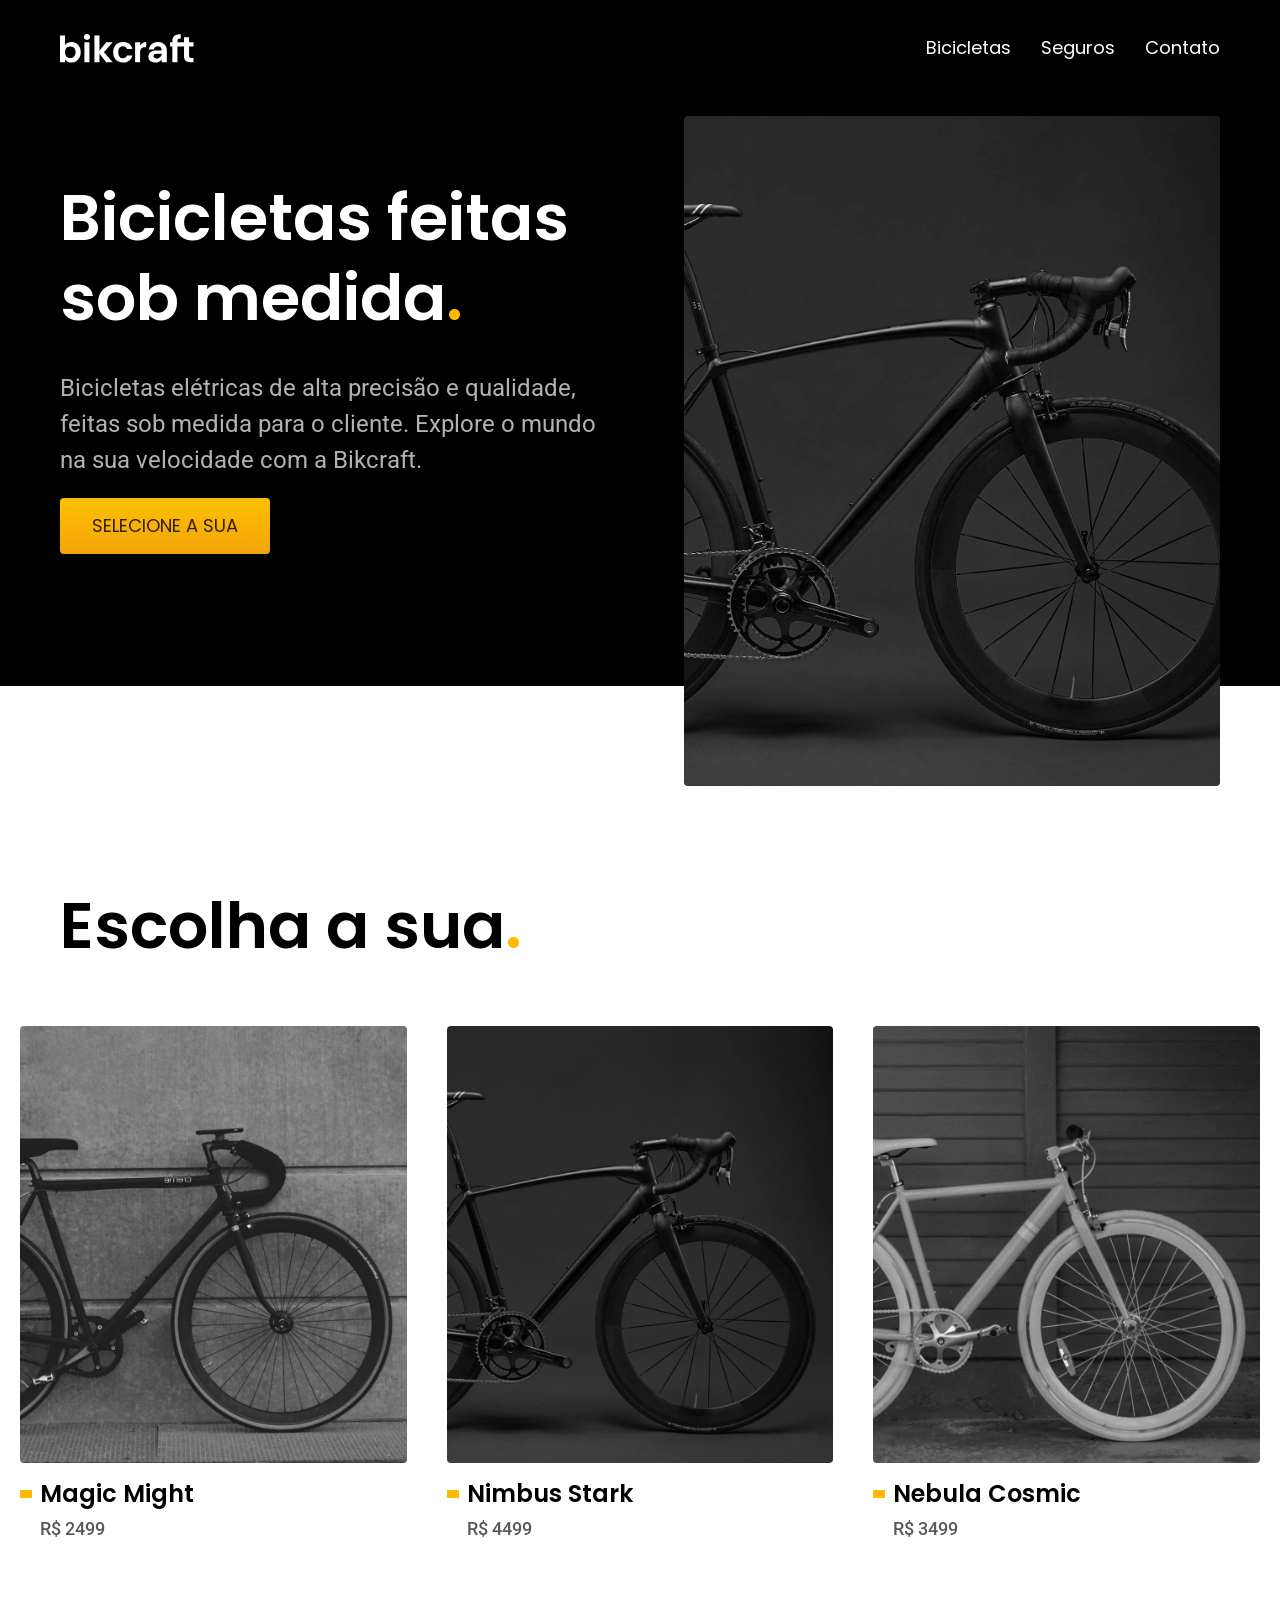
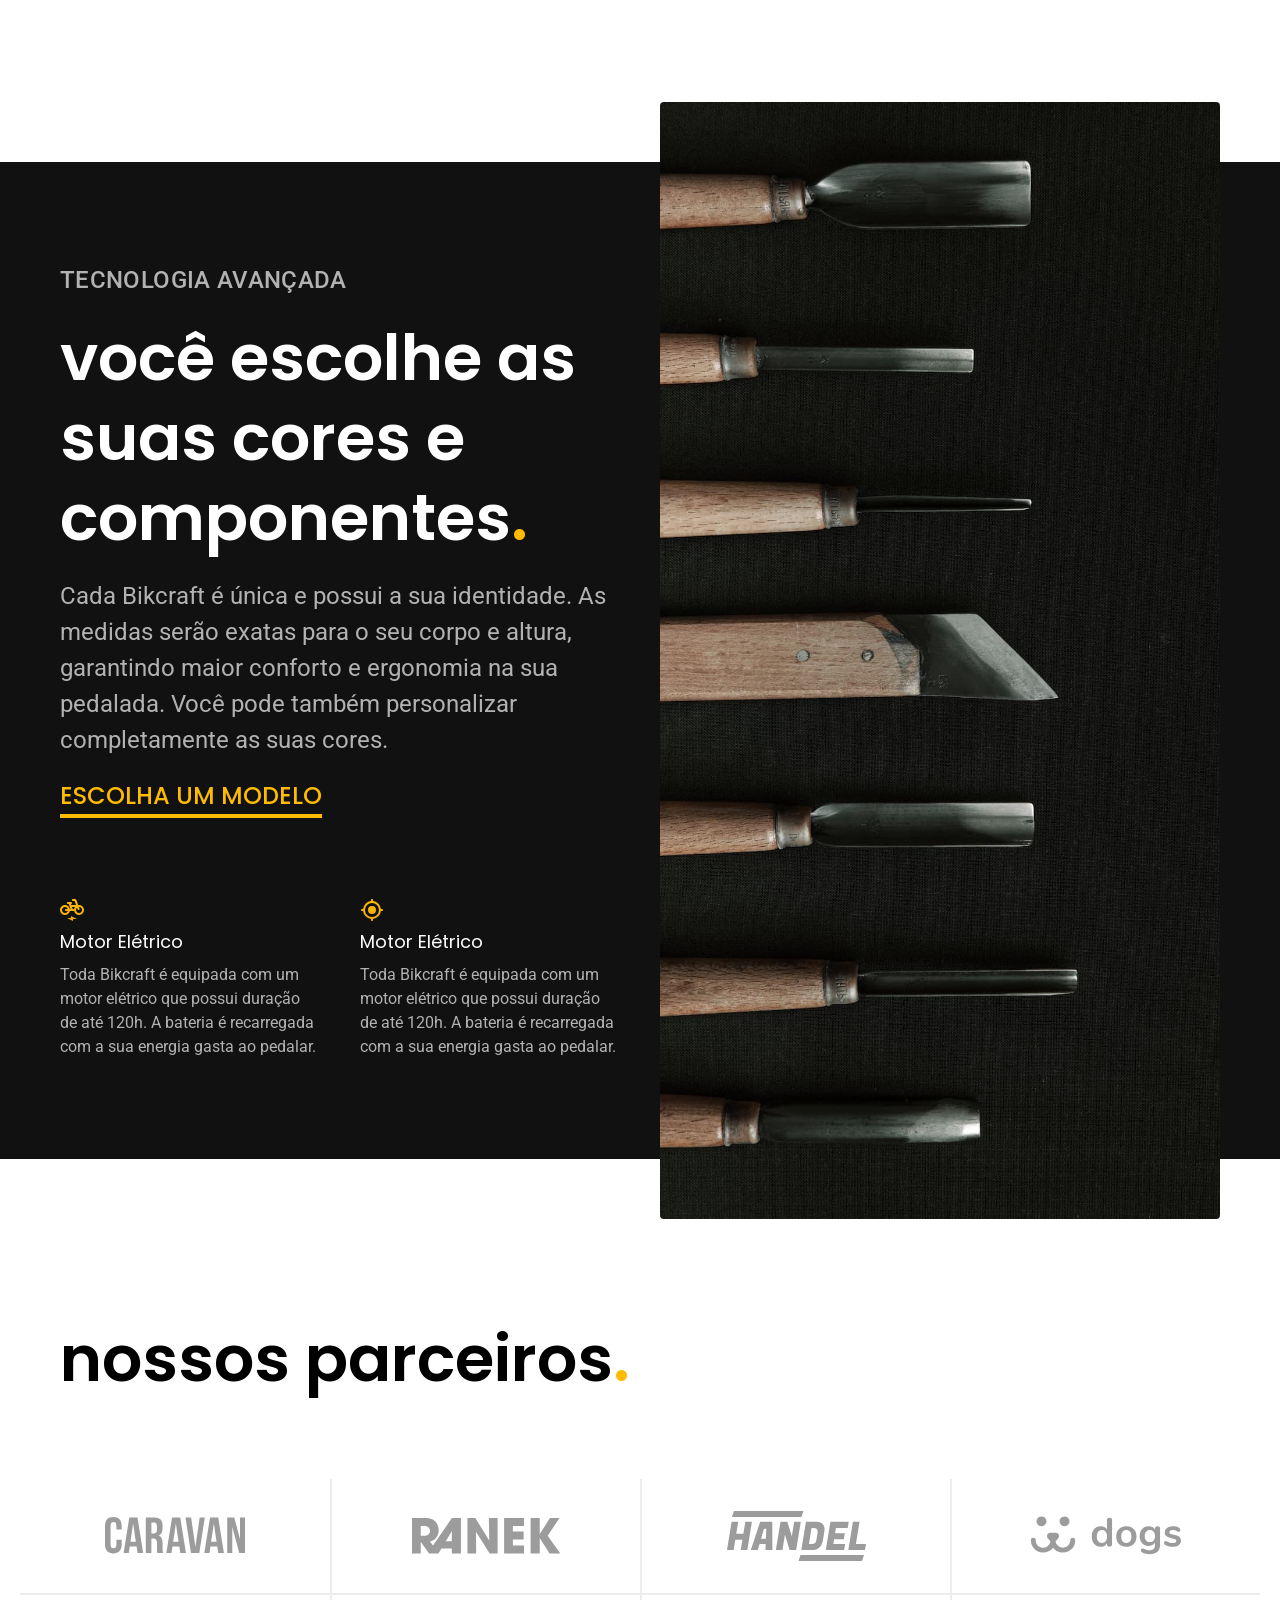
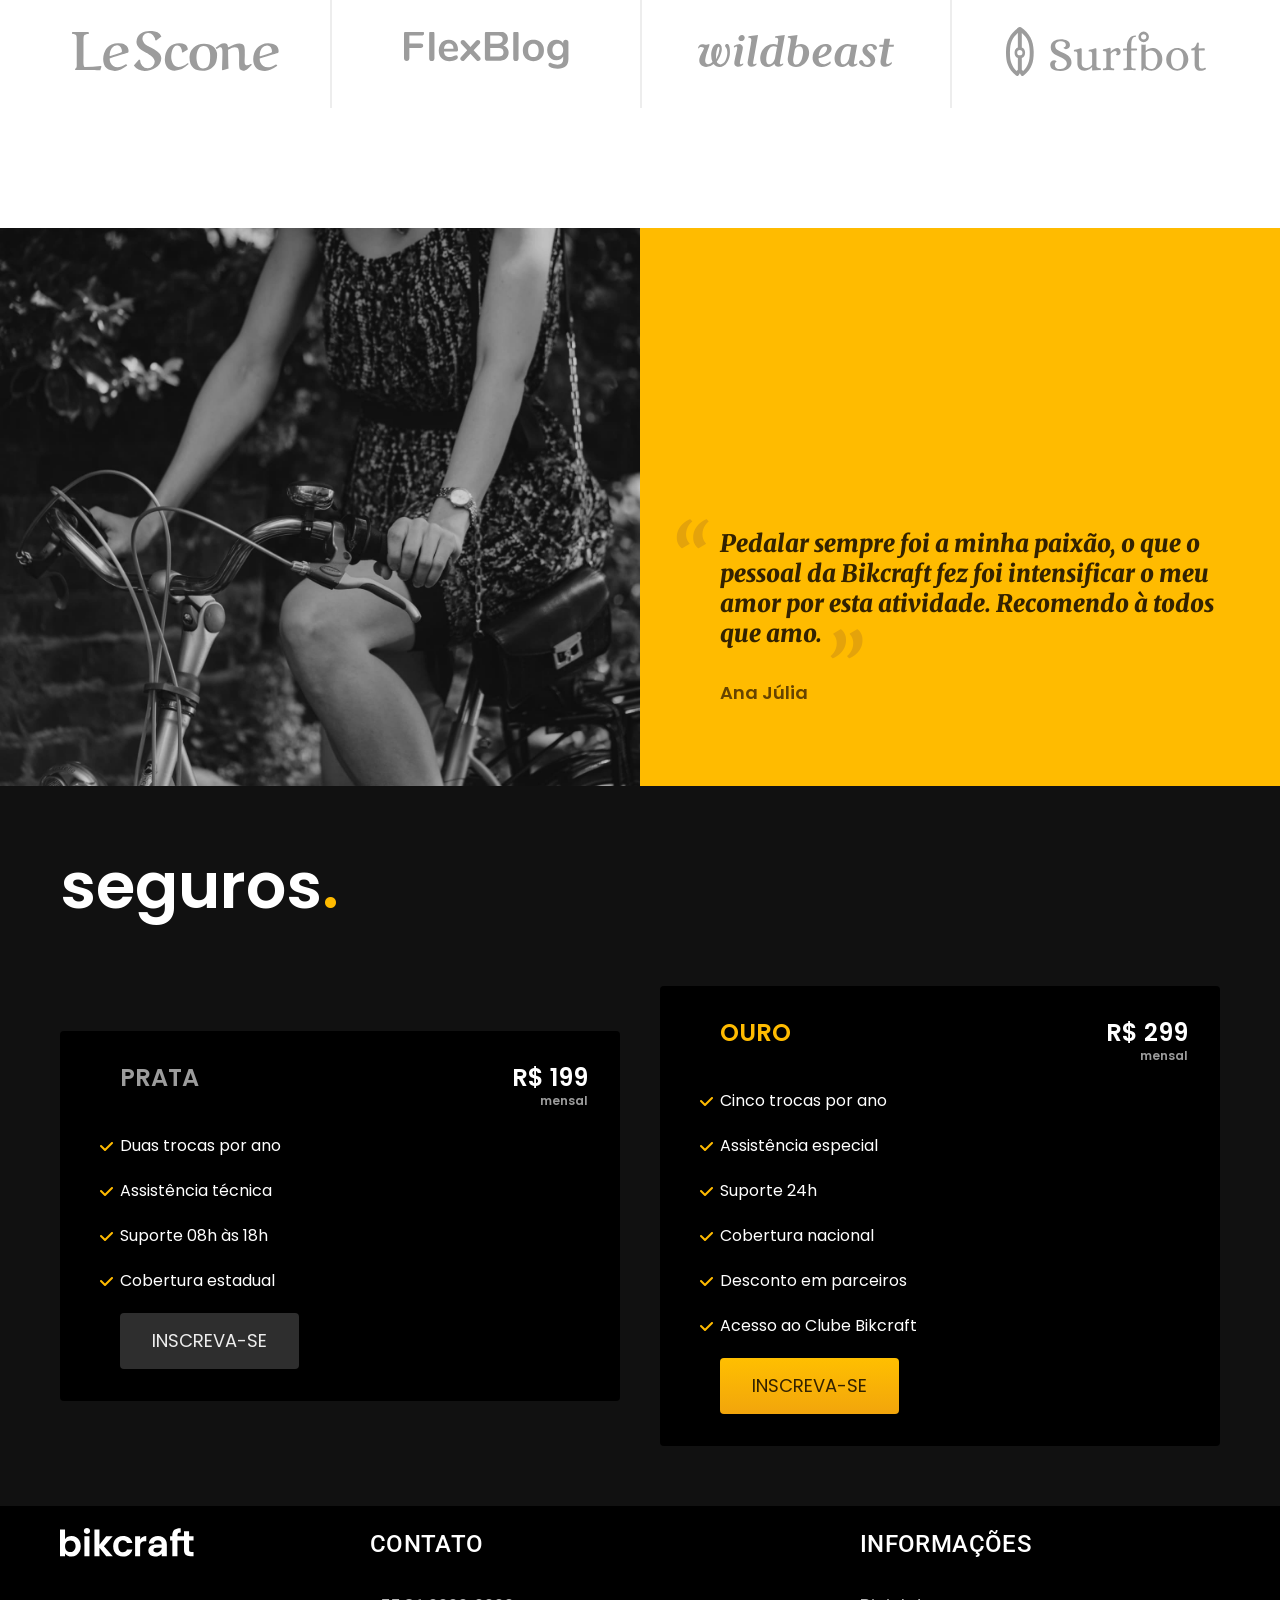
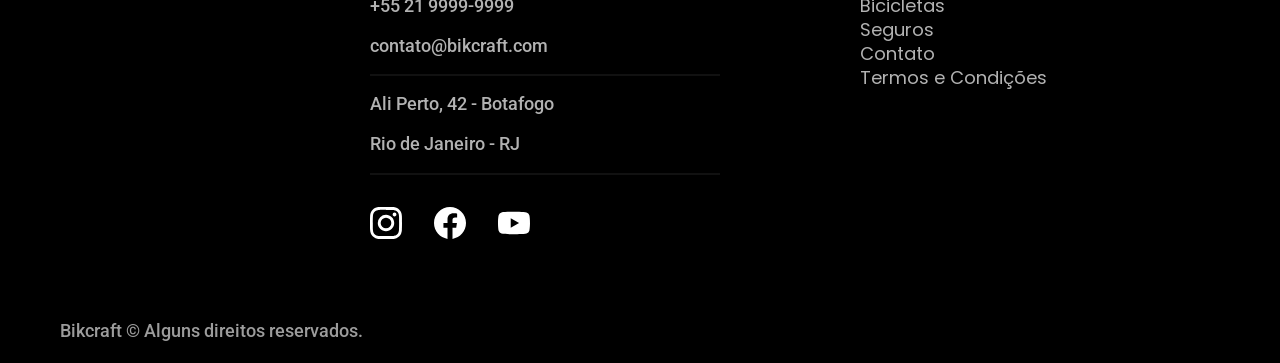
==== index.html @ caff7ea8 "criated page footer and  css footer styles" ====
<!DOCTYPE html>
<html lang="pt-br">

<head>
  <meta charset="UTF-8">
  <meta name="viewport" content="width=device-width, initial-scale=1.0">
  <meta name="description" content="Bicicletas elétricas de alta precisão e qualidade,  feitas sob medida para o cliente. Explore o mundo na sua velocidade com a Bikcraft.">

  <link rel="preconnect" href="https://fonts.googleapis.com">
  <link rel="preconnect" href="https://fonts.gstatic.com" crossorigin>
  <link rel="preconnect" href="https://fonts.googleapis.com">
  <link rel="preconnect" href="https://fonts.gstatic.com" crossorigin>

  <title>Bikcraft - Bicicletas Elétricas</title>
  <link rel="stylesheet" href="/css/style.css">

  <link href="https://fonts.googleapis.com/css2?family=Poppins:ital,wght@0,100;0,200;0,300;0,400;0,500;0,600;0,700;0,800;0,900;1,100;1,200;1,300;1,400;1,500;1,600;1,700;1,800;1,900&display=swap" rel="stylesheet">
  <link href="https://fonts.googleapis.com/css2?family=Poppins:ital,wght@0,100;0,200;0,300;0,400;0,500;0,600;0,700;0,800;0,900;1,100;1,200;1,300;1,400;1,500;1,600;1,700;1,800;1,900&family=Roboto:ital,wght@0,100..900;1,100..900&display=swap" rel="stylesheet">
  <link href="https://fonts.googleapis.com/css2?family=Merriweather:ital,opsz,wght@0,18..144,300..900;1,18..144,300..900&display=swap" rel="stylesheet">
</head>

<body>
  <header class="header-bg">
    <div class="container header">
      <a href="./">
        <img src="/img/bikcraft.svg" alt="Bikcraft Logo">
      </a>
      <nav>
        <ul class="navbar font-1-m">
          <li><a href="./bicicletas.html">Bicicletas</a></li>
          <li><a href="./seguros.html">Seguros</a></li>
          <li><a href="./contato.html">Contato</a></li>
        </ul>
      </nav>
    </div>
  </header>
  <main class="introducao-bg">
    <div class="container introducao">
      <div class="introducao-conteudo">
        <h1 class="introducao-titulo font-1-xxl">Bicicletas feitas sob medida<span class="cor-p1">.</span></h1>
        <p class="introducao-texto font-2-l">Bicicletas elétricas de alta precisão e qualidade, feitas sob medida para o cliente. Explore o mundo na sua velocidade com a Bikcraft.</p>
        <a class="botao" href="">SELECIONE A SUA</a>
      </div>
      <div>
        <img src="/img/fotos/introducao.jpg" alt="Bicicleta">
      </div>
    </div>
  </main>

  <article class="bicicletas-lista">
    <h2 class="container font-1-xxl">Escolha a sua<span class="cor-p1">.</span></h2>
    <ul>
      <li>
        <a href="./bicicletas/magic.html">
          <img src="/img/bicicletas/magic-home.jpg" alt="Bicicleta preta">
          <h3 class="font-1-xl">Magic Might</h3>
          <span class="font-2-m cor-8">R$ 2499</span>
        </a>
      </li>
      <li>
        <a href="./bicicletas/nimbus.html">
          <img src="/img/bicicletas/nimbus-home.jpg" alt="Bicicleta preta">
          <h3 class="font-1-xl">Nimbus Stark</h3>
          <span class="font-2-m cor-8">R$ 4499</span>
        </a>
      </li>
      <li>
        <a href="./bicicletas/nebula.html">
          <img src="/img/bicicletas/nebula-home.jpg" alt="Bicicleta branca">
          <h3 class="font-1-xl">Nebula Cosmic</h3>
          <span class="font-2-m cor-8">R$ 3499</span>
        </a>
      </li>
    </ul>
    </div>
  </article>
  <article class="tecnologia-bg">
    <div class="container tecnologia">
      <div class="tecnologia-conteudo">
        <span class="font-2-l-b cor-5">Tecnologia Avançada</span>
        <h2 class="font-1-xxl cor-0">você escolhe as suas cores e componentes<span class="cor-p1">.</span></h2>
        <p class="font-2-l cor-5">Cada Bikcraft é única e possui a sua identidade. As medidas serão exatas para o seu corpo e altura, garantindo maior conforto e ergonomia na sua pedalada. Você pode também personalizar completamente as suas cores.</p>
        <a class="link" href="./bicicletas.html">ESCOLHA UM MODELO</a>
        <div class="tecnologia-vantagens">
          <div>
            <img src="/img/icones/eletrica.svg" alt="icone eletrica">
            <h3 class="font-1-m cor-0">Motor Elétrico</h3>
            <p class="font-2-s cor-5">Toda Bikcraft é equipada com um motor elétrico que possui duração de até 120h. A bateria é recarregada com a sua energia gasta ao pedalar.</p>
          </div>
          <div>
            <img src="/img/icones/rastreador.svg" alt="icone eletrica">
            <h3 class="font-1-m cor-0">Motor Elétrico</h3>
            <p class="font-2-s cor-5">Toda Bikcraft é equipada com um motor elétrico que possui duração de até 120h. A bateria é recarregada com a sua energia gasta ao pedalar.</p>
          </div>
        </div>
      </div>
      <div class="tecnologia-imagem">
        <img src="/img/fotos/tecnologia.jpg" alt="Tecnologia">
      </div>
    </div>
  </article>
  <section class="parceiros">
    <h2 class="container font-1-xxl">nossos parceiros<span class="cor-p1">.</span></h2>
    <ul>
      <li><img src="/img/parceiros/caravan.svg" alt="caravan"></li>
      <li><img src="/img/parceiros/ranek.svg" alt="ranek.svg"></li>
      <li><img src="/img/parceiros/handel.svg" alt="handel.svg"></li>
      <li><img src="/img/parceiros/dogs.svg" alt="dogs.svg"></li>
      <li><img src="/img/parceiros/lescone.svg" alt="lescone.svg"></li>
      <li><img src="/img/parceiros/flexblog.svg" alt="flexblog.svg"></li>
      <li><img src="/img/parceiros/wildbeast.svg" alt="wildbeast.svg"></li>
      <li><img src="/img/parceiros/surfbot.svg" alt="surfbot.svg"></li>
    </ul>
  </section>
  <section class="depoimento">
    <div>
      <img src="/img/fotos/depoimento.jpg" alt="">
    </div>
    <div class="depoimento-conteudo">
      <blockquote class="font-1-xl cor-p5">
        <p>Pedalar sempre foi a minha paixão, o que o pessoal da Bikcraft fez foi intensificar o meu amor por esta atividade. Recomendo à todos que amo.</p>
      </blockquote>
      <span class="font-1-m-b cor-p4">Ana Júlia</span>
    </div>
  </section>
  <article class="seguros-bg">
    <div class="container seguros">
      <h2 class="font-1-xxl cor-0">seguros<span class="cor-p1">.</span></h2>
      <div class="seguros-conteudo">
        <div class="seguros-item">
          <div class="titulo">
            <h2 class="font-1-xl cor-6">Prata</h2>
            <div class="preco">
              <h3 class="font-1-xl cor-0">R$ 199</h3>
              <span class="font-1-xs cor-6">mensal</span>
            </div>
          </div>
          <ul>
            <li>Duas trocas por ano</li>
            <li>Assistência técnica</li>
            <li>Suporte 08h às 18h</li>
            <li>Cobertura estadual</li>
          </ul>
          <a href="./orcemento.html" class="botao secondario">INSCREVA-SE</a>
        </div>
        <div class="seguros-item">
          <div class="titulo">
            <h2 class="font-1-xl cor-p1">Ouro</h2>
            <div class="preco">
              <h3 class="font-1-xl cor-0">R$ 299</h3>
              <span class="font-1-xs cor-6">mensal</span>
            </div>
          </div>
          <ul>
            <li>Cinco trocas por ano</li>
            <li>Assistência especial</li>
            <li>Suporte 24h</li>
            <li>Cobertura nacional</li>
            <li>Desconto em parceiros</li>
            <li>Acesso ao Clube Bikcraft</li>
          </ul>
          <a href="./orcamento.html" class="botao">INSCREVA-SE</a>
        </div>
      </div>
    </div>
  </article>
  <footer class="footer-bg">
    <div class="container footer">
      <img src="/img/bikcraft.svg" alt="logo bickcraft">
      <div class="footer-contato">
        <h2 class="font-2-l-b cor-0">Contato</h2>
        <ul class="font-2-m cor-5">
          <li><a href="tel:552199999999">+55 21 9999-9999</a></li>
          <li><a href="mailto:contato@bikcraft.com">contato@bikcraft.com</a></li>
          <li>Ali Perto, 42 - Botafogo</li>
          <li>Rio de Janeiro - RJ</li>
        </ul>
        <div class="redes">
          <img src="/img/redes/instagram.svg" alt="icone instagram">
          <img src="/img/redes/facebook.svg" alt="icone facebook">
          <img src="/img/redes/youtube.svg" alt="icone youtube">
        </div>
      </div>
      <div class="footer-informacoes">
        <h2 class="font-2-l-b cor-0">Informações</h2>
        <nav>
          <ul class="font-1-m cor-5">
            <li><a href="./bicicletas.html">Bicicletas</a></li>
            <li><a href="./seguros.html">Seguros</a></li>
            <li><a href="./contato.html">Contato</a></li>
            <li><a href="./termos.html">Termos e Condições</a></li>
          </ul>
        </nav>
      </div>
      <p class="copy font-2-m cor-6">Bikcraft © Alguns direitos reservados.</p>
    </div>
  </footer>
</body>

</html>
---- css/style.css ----
/* Global */
@import "/css/global/global.css";
@import "/css/utilidades/tipografia.css";
@import "/css/utilidades/cores.css";

@import "/css/global/header.css";
@import "/css/global/footer.css";

/* Utilidades */
@import "/css/utilidades/componentes.css";

/* Home */
@import "/css/home/introducao.css";
@import "/css/home/tecnologia.css";
@import "/css/home/parceiros.css";
@import "/css/home/depoimento.css";

/* Bicicletas */
@import "/css/bicicletas/bicicletas-lista.css";

/* Seguros */
@import "/css/seguros/seguros.css";
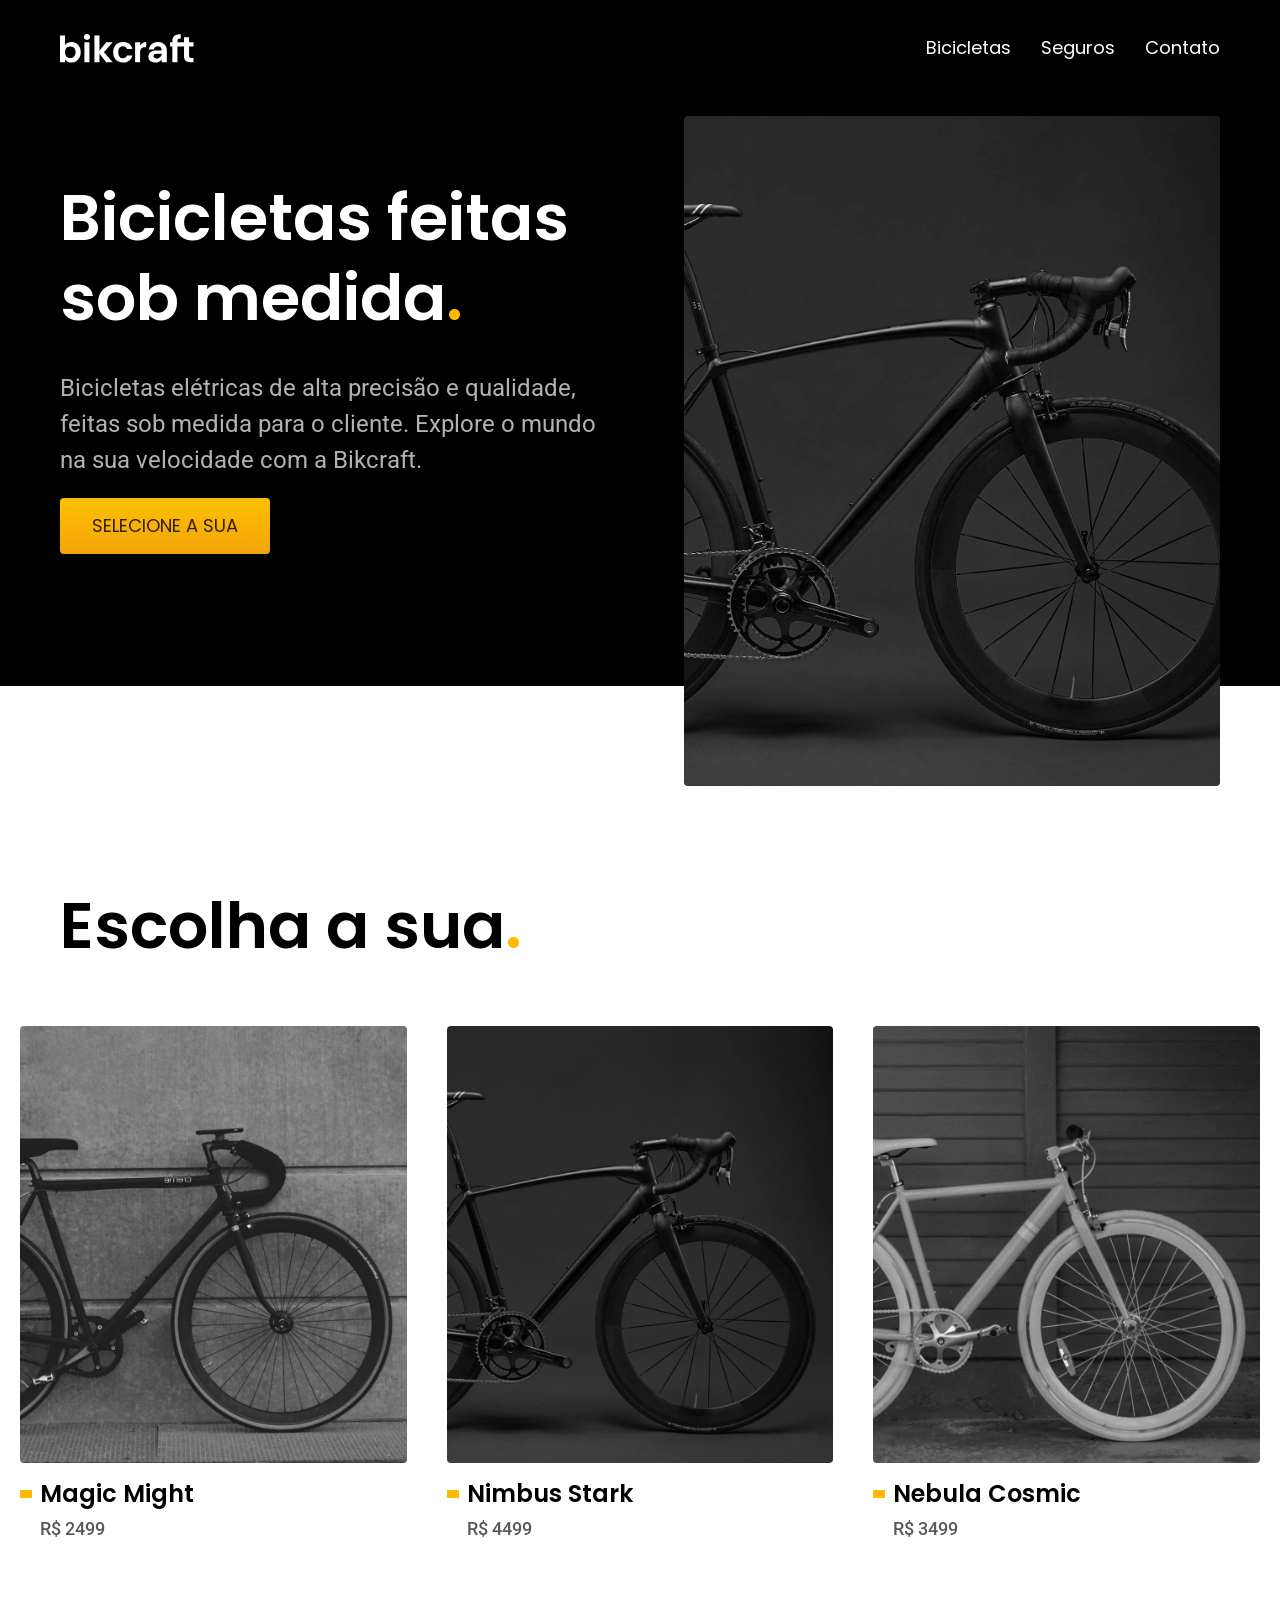
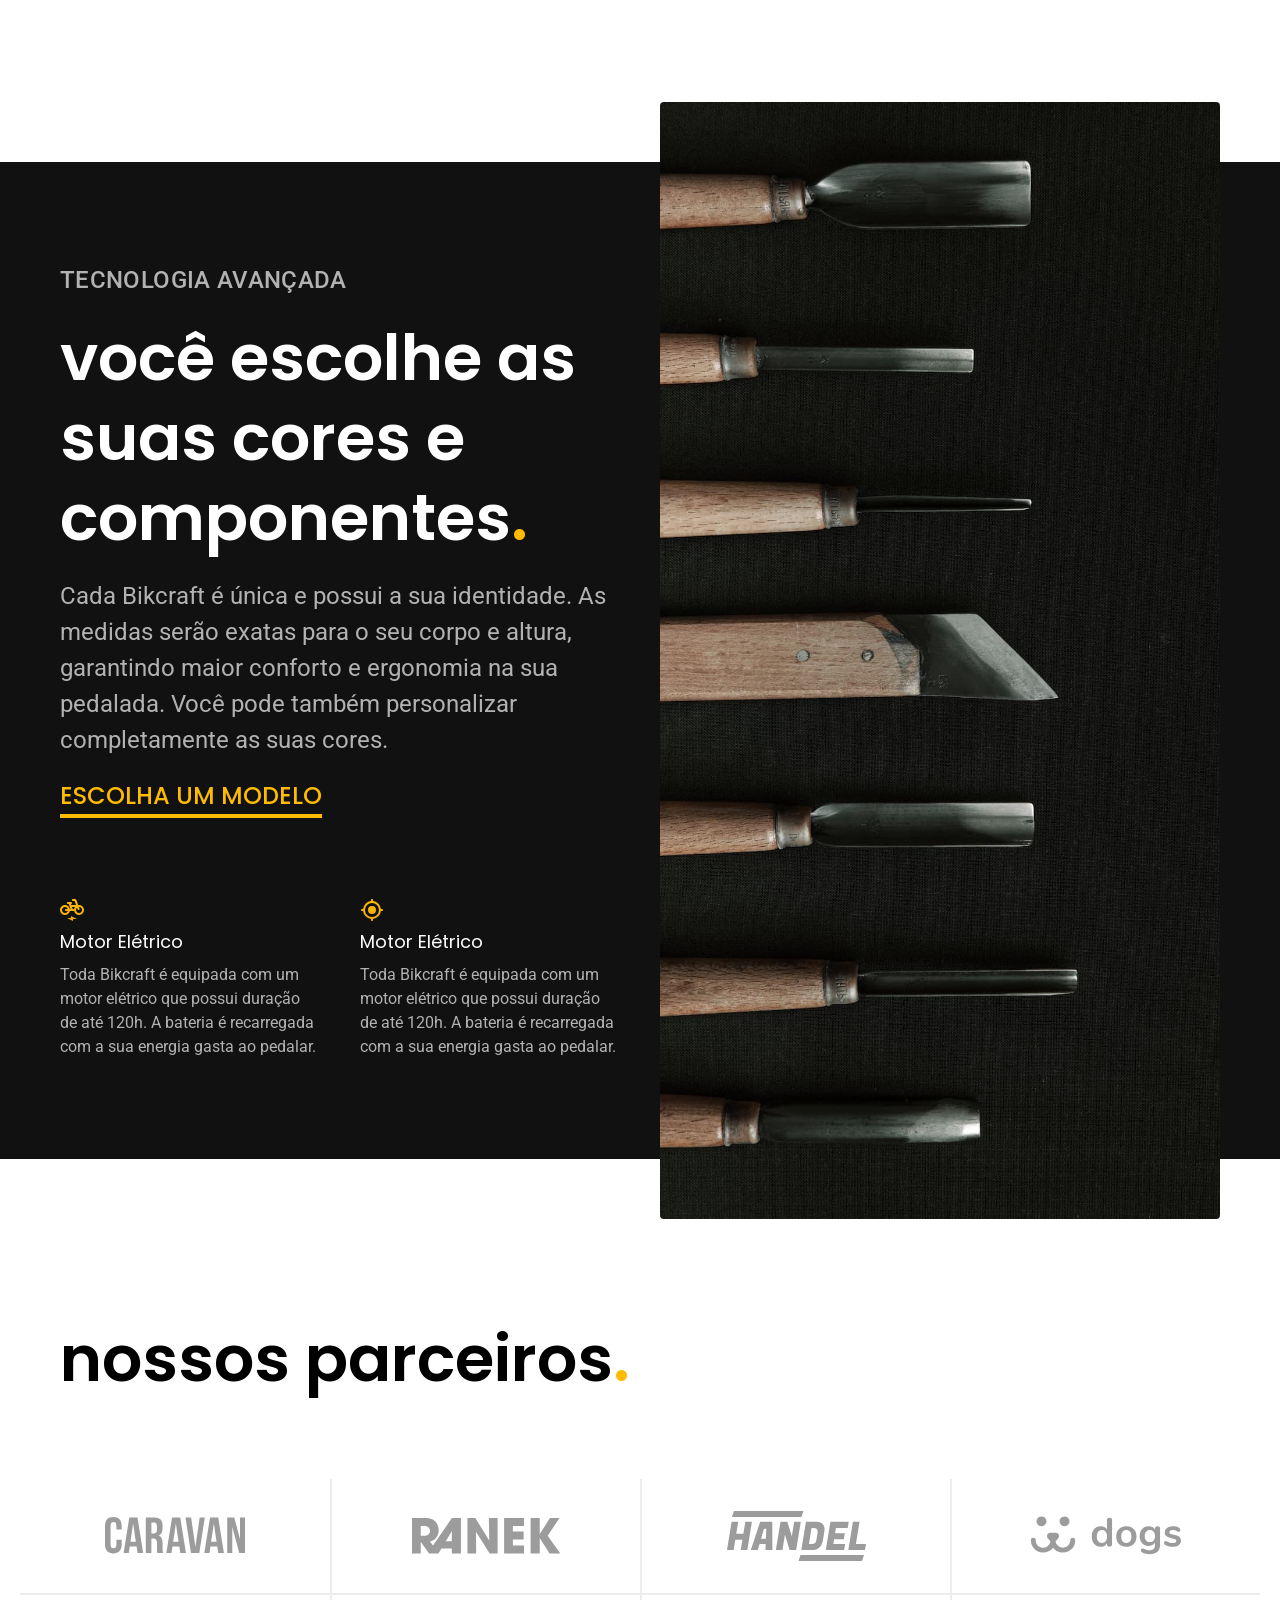
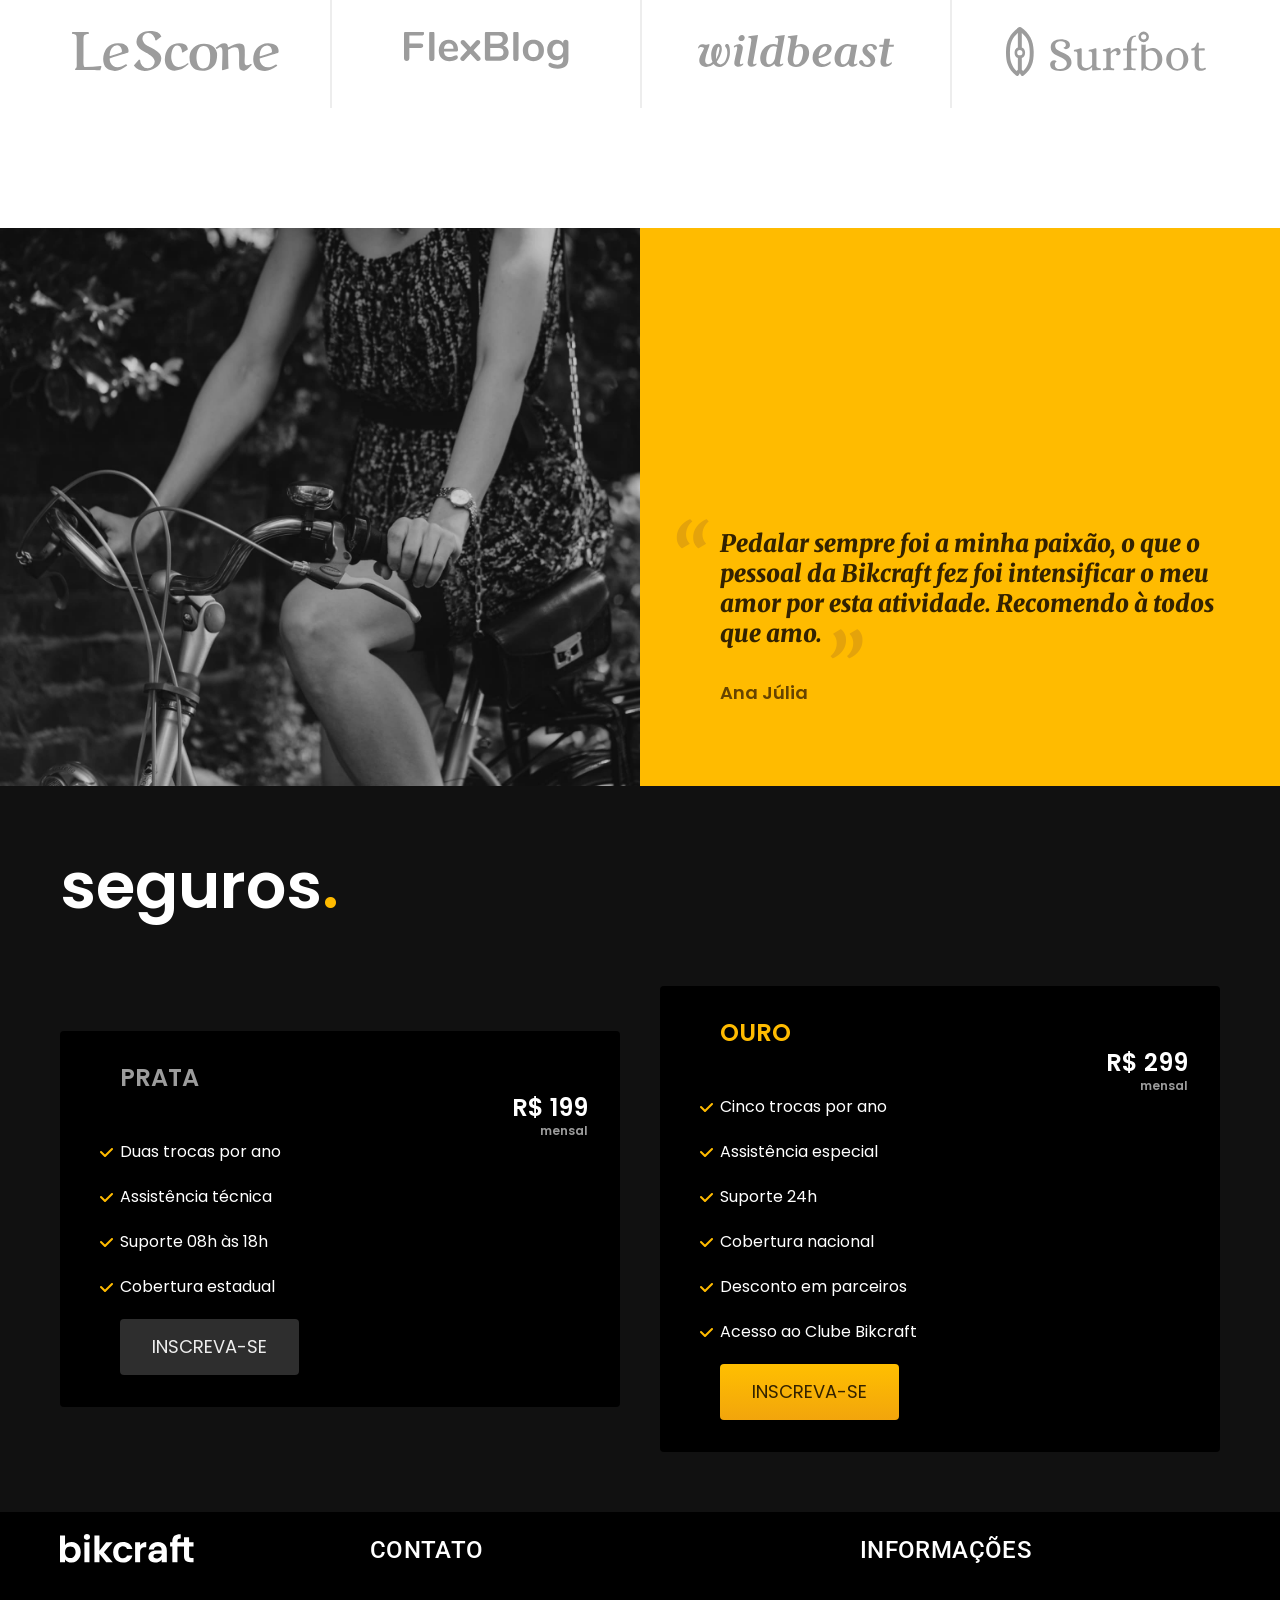
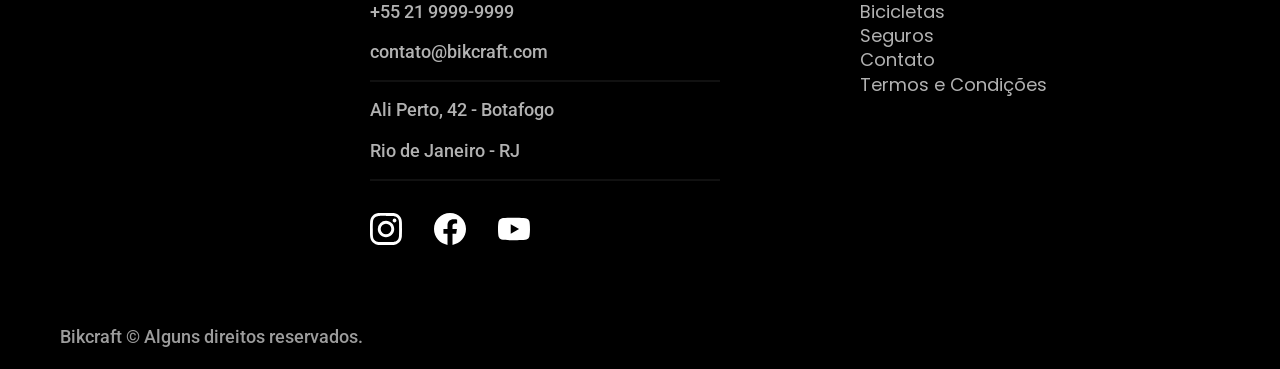
==== commit 2ba54830: "added page termos" ====
--- a/index.html
+++ b/index.html
@@ -6,8 +6,6 @@
   <meta name="viewport" content="width=device-width, initial-scale=1.0">
   <meta name="description" content="Bicicletas elétricas de alta precisão e qualidade,  feitas sob medida para o cliente. Explore o mundo na sua velocidade com a Bikcraft.">
 
-  <link rel="preconnect" href="https://fonts.googleapis.com">
-  <link rel="preconnect" href="https://fonts.gstatic.com" crossorigin>
   <link rel="preconnect" href="https://fonts.googleapis.com">
   <link rel="preconnect" href="https://fonts.gstatic.com" crossorigin>
 
@@ -128,7 +126,7 @@
       <h2 class="font-1-xxl cor-0">seguros<span class="cor-p1">.</span></h2>
       <div class="seguros-conteudo">
         <div class="seguros-item">
-          <div class="titulo">
+          <div class="seguro-titulo">
             <h2 class="font-1-xl cor-6">Prata</h2>
             <div class="preco">
               <h3 class="font-1-xl cor-0">R$ 199</h3>
@@ -144,7 +142,7 @@
           <a href="./orcemento.html" class="botao secondario">INSCREVA-SE</a>
         </div>
         <div class="seguros-item">
-          <div class="titulo">
+          <div class="seguro-titulo">
             <h2 class="font-1-xl cor-p1">Ouro</h2>
             <div class="preco">
               <h3 class="font-1-xl cor-0">R$ 299</h3>
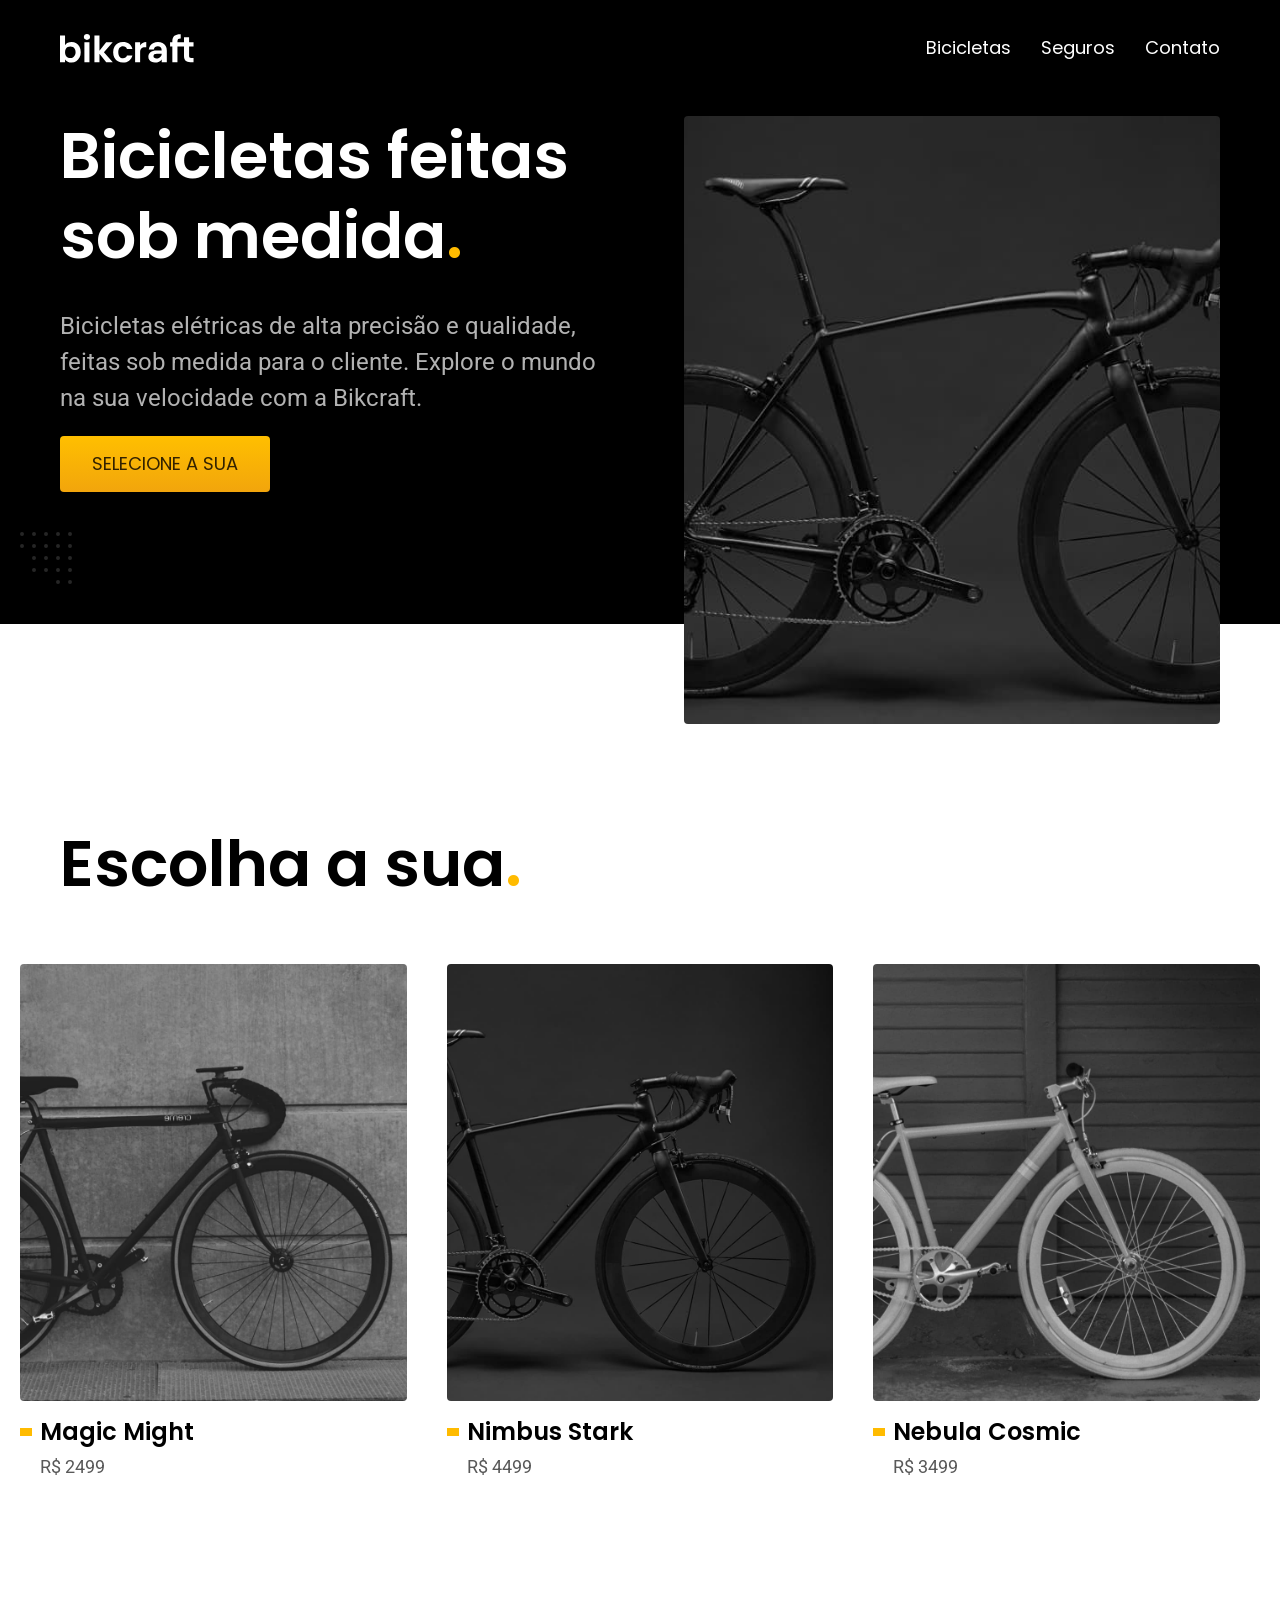
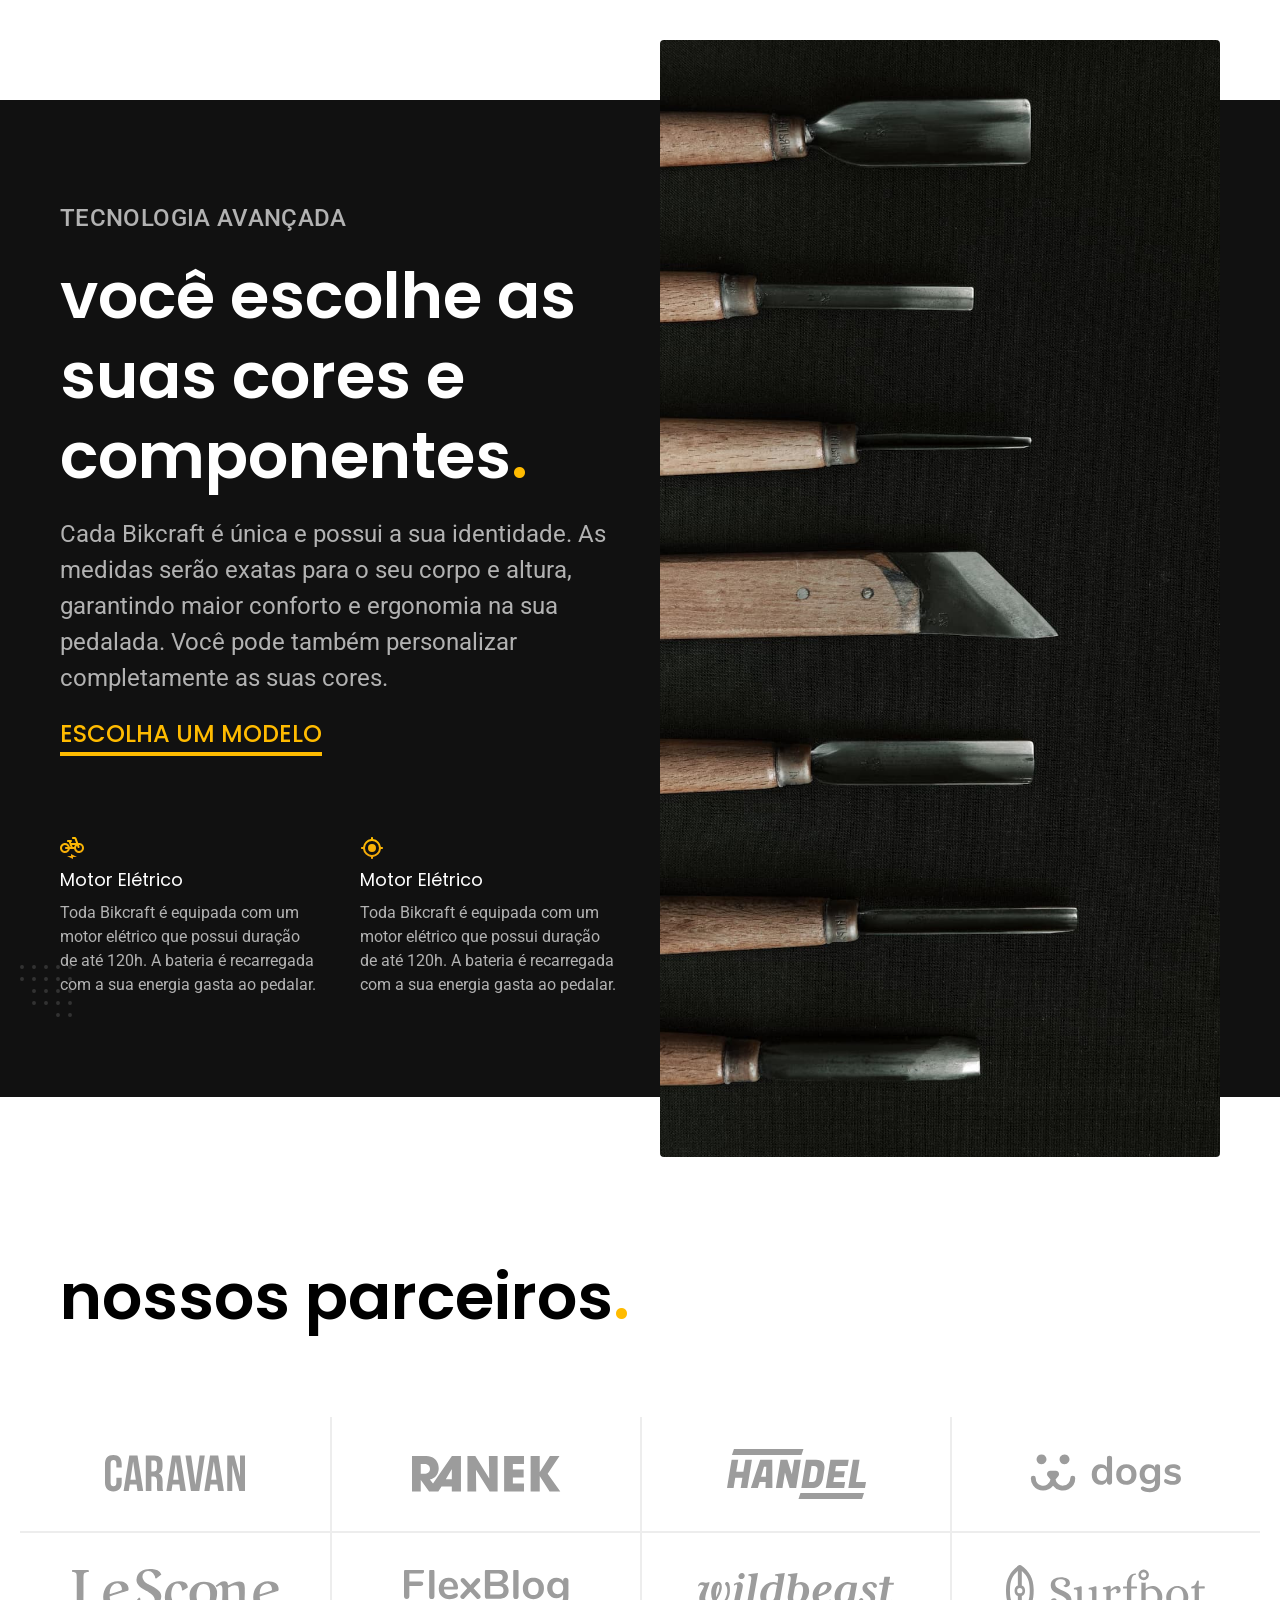
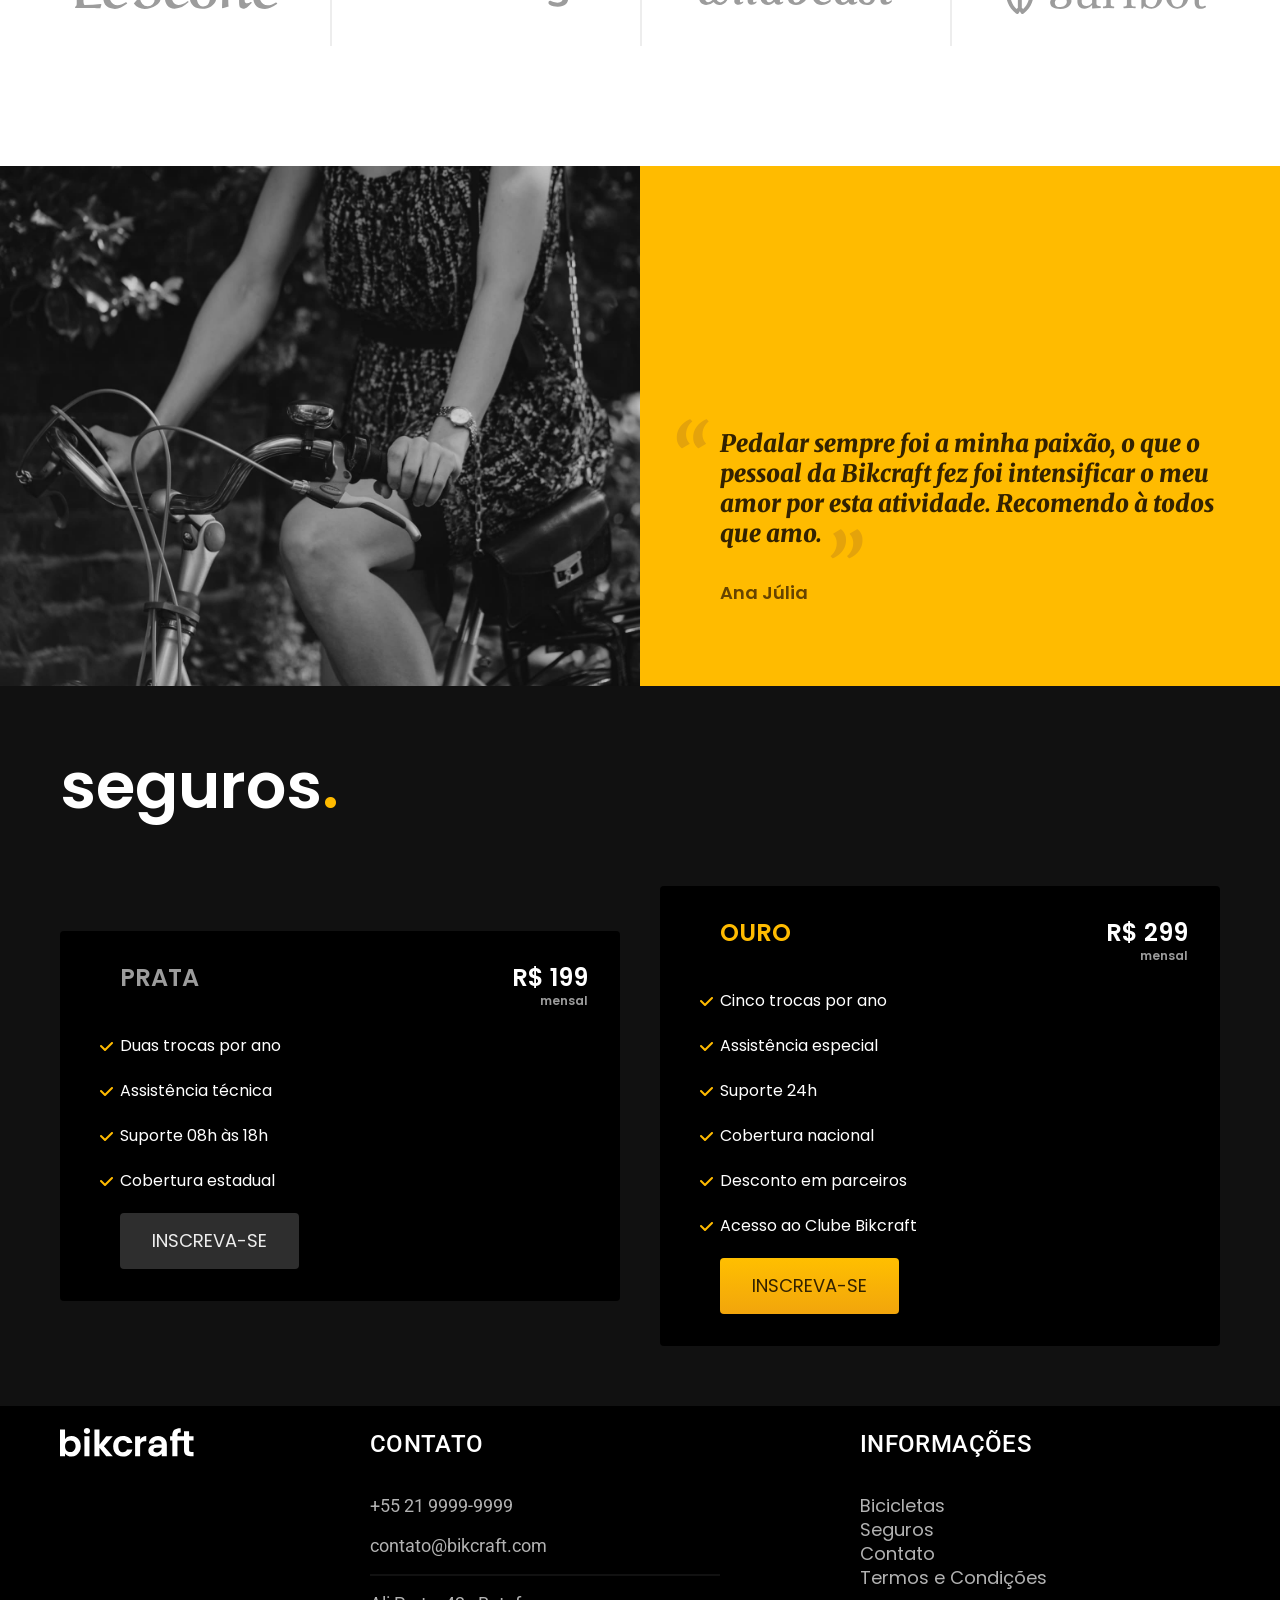
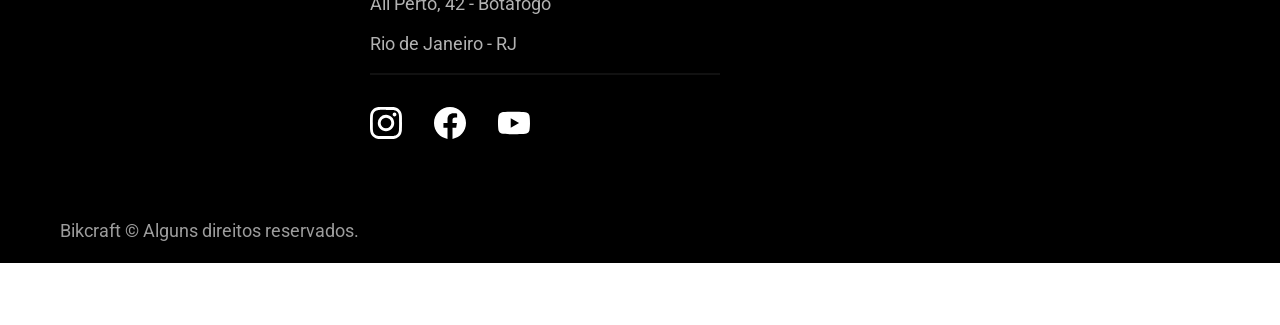
==== commit 38ff591f: "ajustes" ====
--- a/index.html
+++ b/index.html
@@ -10,7 +10,9 @@
   <link rel="preconnect" href="https://fonts.gstatic.com" crossorigin>
 
   <title>Bikcraft - Bicicletas Elétricas</title>
-  <link rel="stylesheet" href="/css/style.css">
+
+  <link rel="preload" href="./css/style.css" as="style">
+  <link rel="stylesheet" href="./css/style.css">
 
   <link href="https://fonts.googleapis.com/css2?family=Poppins:ital,wght@0,100;0,200;0,300;0,400;0,500;0,600;0,700;0,800;0,900;1,100;1,200;1,300;1,400;1,500;1,600;1,700;1,800;1,900&display=swap" rel="stylesheet">
   <link href="https://fonts.googleapis.com/css2?family=Poppins:ital,wght@0,100;0,200;0,300;0,400;0,500;0,600;0,700;0,800;0,900;1,100;1,200;1,300;1,400;1,500;1,600;1,700;1,800;1,900&family=Roboto:ital,wght@0,100..900;1,100..900&display=swap" rel="stylesheet">
@@ -39,9 +41,10 @@
         <p class="introducao-texto font-2-l">Bicicletas elétricas de alta precisão e qualidade, feitas sob medida para o cliente. Explore o mundo na sua velocidade com a Bikcraft.</p>
         <a class="botao" href="">SELECIONE A SUA</a>
       </div>
-      <div>
+      <picture>
+        <source media="(max-width: 800px)" srcset="./img/bicicletas/nimbus.jpg">
         <img src="/img/fotos/introducao.jpg" alt="Bicicleta">
-      </div>
+      </picture>
     </div>
   </main>
 
--- a/css/style.css
+++ b/css/style.css
@@ -1,22 +1,40 @@
 /* Global */
-@import "/css/global/global.css";
-@import "/css/utilidades/tipografia.css";
-@import "/css/utilidades/cores.css";
+@import '/css/global/global.css';
+@import '/css/utilidades/tipografia.css';
+@import '/css/utilidades/cores.css';
 
-@import "/css/global/header.css";
-@import "/css/global/footer.css";
+@import '/css/global/header.css';
+@import '/css/global/footer.css';
 
 /* Utilidades */
-@import "/css/utilidades/componentes.css";
+@import '/css/utilidades/componentes.css';
+@import '/css/utilidades/formulario.css';
 
 /* Home */
-@import "/css/home/introducao.css";
-@import "/css/home/tecnologia.css";
-@import "/css/home/parceiros.css";
-@import "/css/home/depoimento.css";
+@import '/css/home/introducao.css';
+@import '/css/home/tecnologia.css';
+@import '/css/home/parceiros.css';
+@import '/css/home/depoimento.css';
 
 /* Bicicletas */
-@import "/css/bicicletas/bicicletas-lista.css";
+@import '/css/bicicletas/bicicletas-lista.css';
+@import '/css/bicicletas/bicicletas.css';
+
+/* Bicicleta */
+@import '/css/bicicleta/nebula.css';
+@import '/css/bicicleta/seguro.css';
 
 /* Seguros */
-@import "/css/seguros/seguros.css";
+@import '/css/seguros/seguros.css';
+@import '/css/seguros/vantagens.css';
+@import '/css/seguros/perguntas.css';
+
+/* Termos */
+@import '/css/termos/termos.css';
+
+/* Contato */
+@import '/css/contato/contato.css';
+@import '/css/contato/lojas.css';
+
+/* Termos */
+@import '/css/orcamento/orcamento.css';
--- a/css/style.css
+++ b/css/style.css
@@ -1,22 +1,40 @@
 /* Global */
-@import "/css/global/global.css";
-@import "/css/utilidades/tipografia.css";
-@import "/css/utilidades/cores.css";
+@import '/css/global/global.css';
+@import '/css/utilidades/tipografia.css';
+@import '/css/utilidades/cores.css';
 
-@import "/css/global/header.css";
-@import "/css/global/footer.css";
+@import '/css/global/header.css';
+@import '/css/global/footer.css';
 
 /* Utilidades */
-@import "/css/utilidades/componentes.css";
+@import '/css/utilidades/componentes.css';
+@import '/css/utilidades/formulario.css';
 
 /* Home */
-@import "/css/home/introducao.css";
-@import "/css/home/tecnologia.css";
-@import "/css/home/parceiros.css";
-@import "/css/home/depoimento.css";
+@import '/css/home/introducao.css';
+@import '/css/home/tecnologia.css';
+@import '/css/home/parceiros.css';
+@import '/css/home/depoimento.css';
 
 /* Bicicletas */
-@import "/css/bicicletas/bicicletas-lista.css";
+@import '/css/bicicletas/bicicletas-lista.css';
+@import '/css/bicicletas/bicicletas.css';
+
+/* Bicicleta */
+@import '/css/bicicleta/nebula.css';
+@import '/css/bicicleta/seguro.css';
 
 /* Seguros */
-@import "/css/seguros/seguros.css";
+@import '/css/seguros/seguros.css';
+@import '/css/seguros/vantagens.css';
+@import '/css/seguros/perguntas.css';
+
+/* Termos */
+@import '/css/termos/termos.css';
+
+/* Contato */
+@import '/css/contato/contato.css';
+@import '/css/contato/lojas.css';
+
+/* Termos */
+@import '/css/orcamento/orcamento.css';
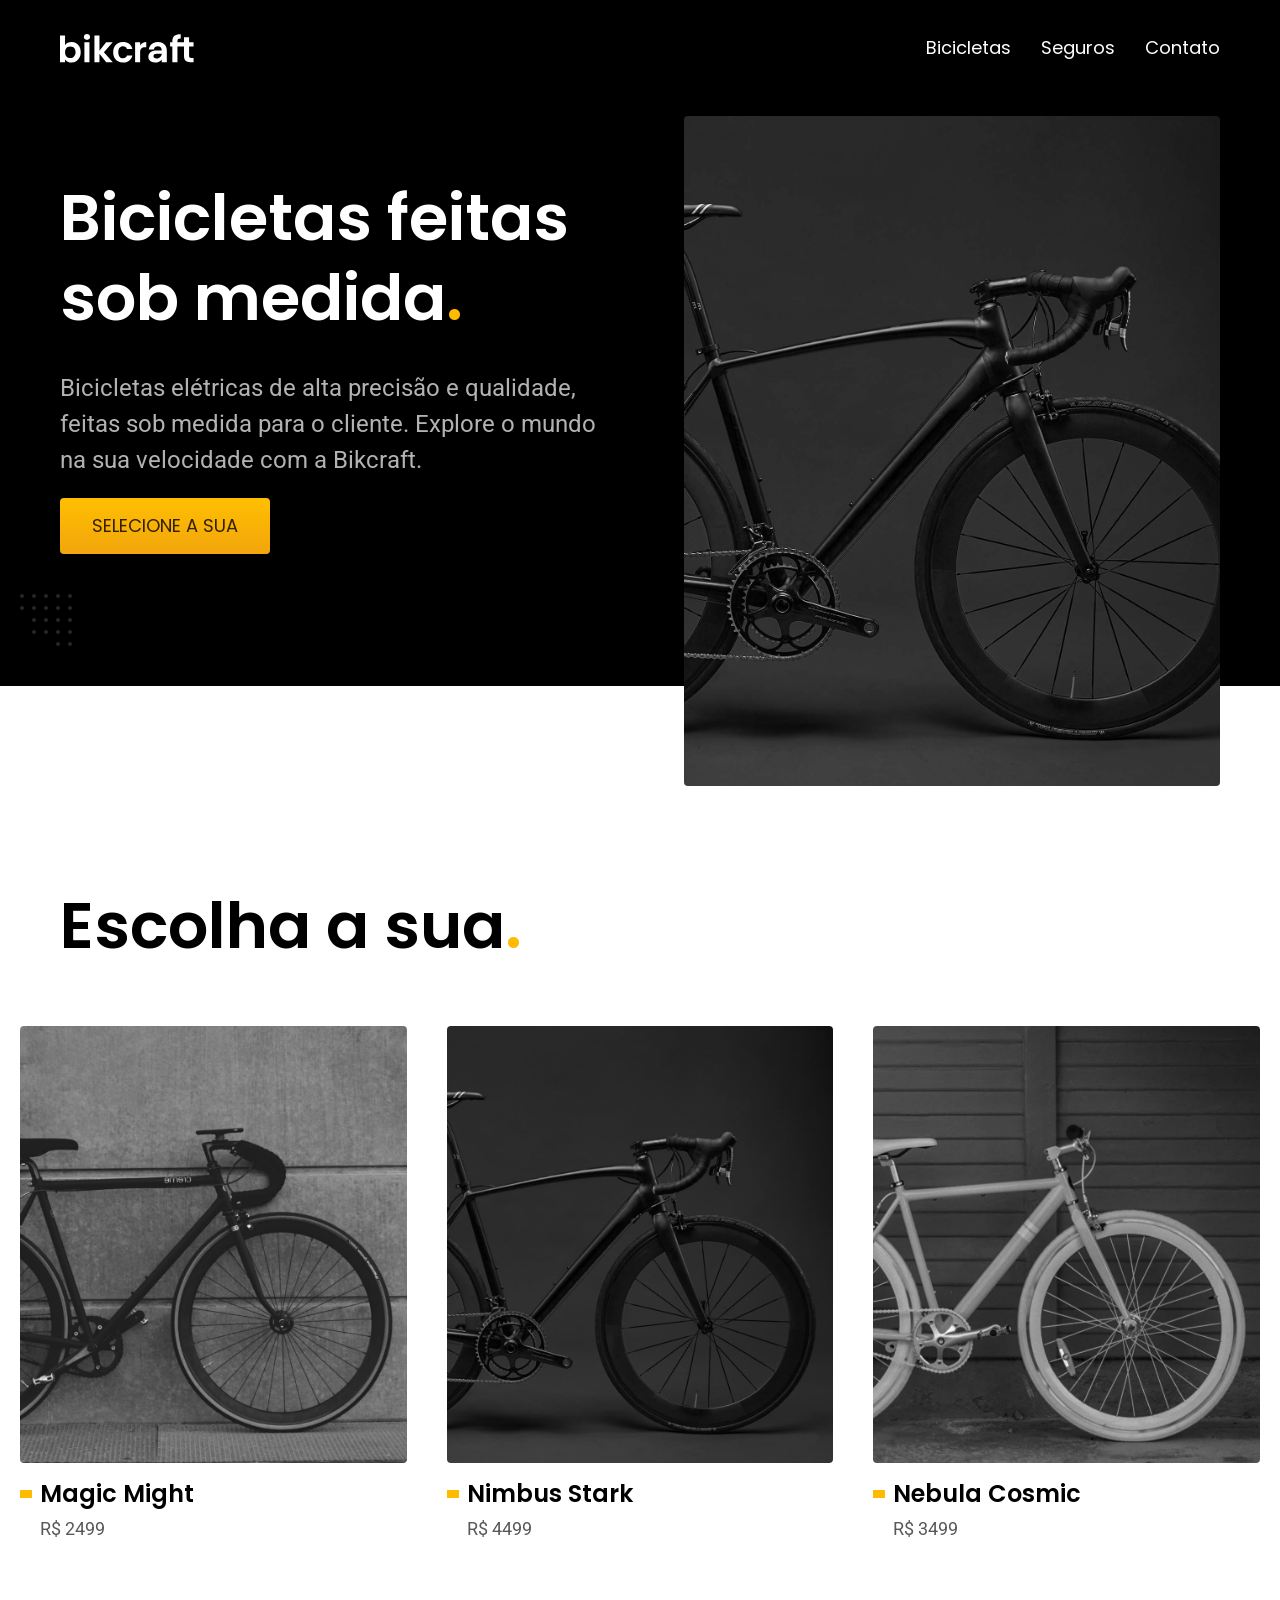
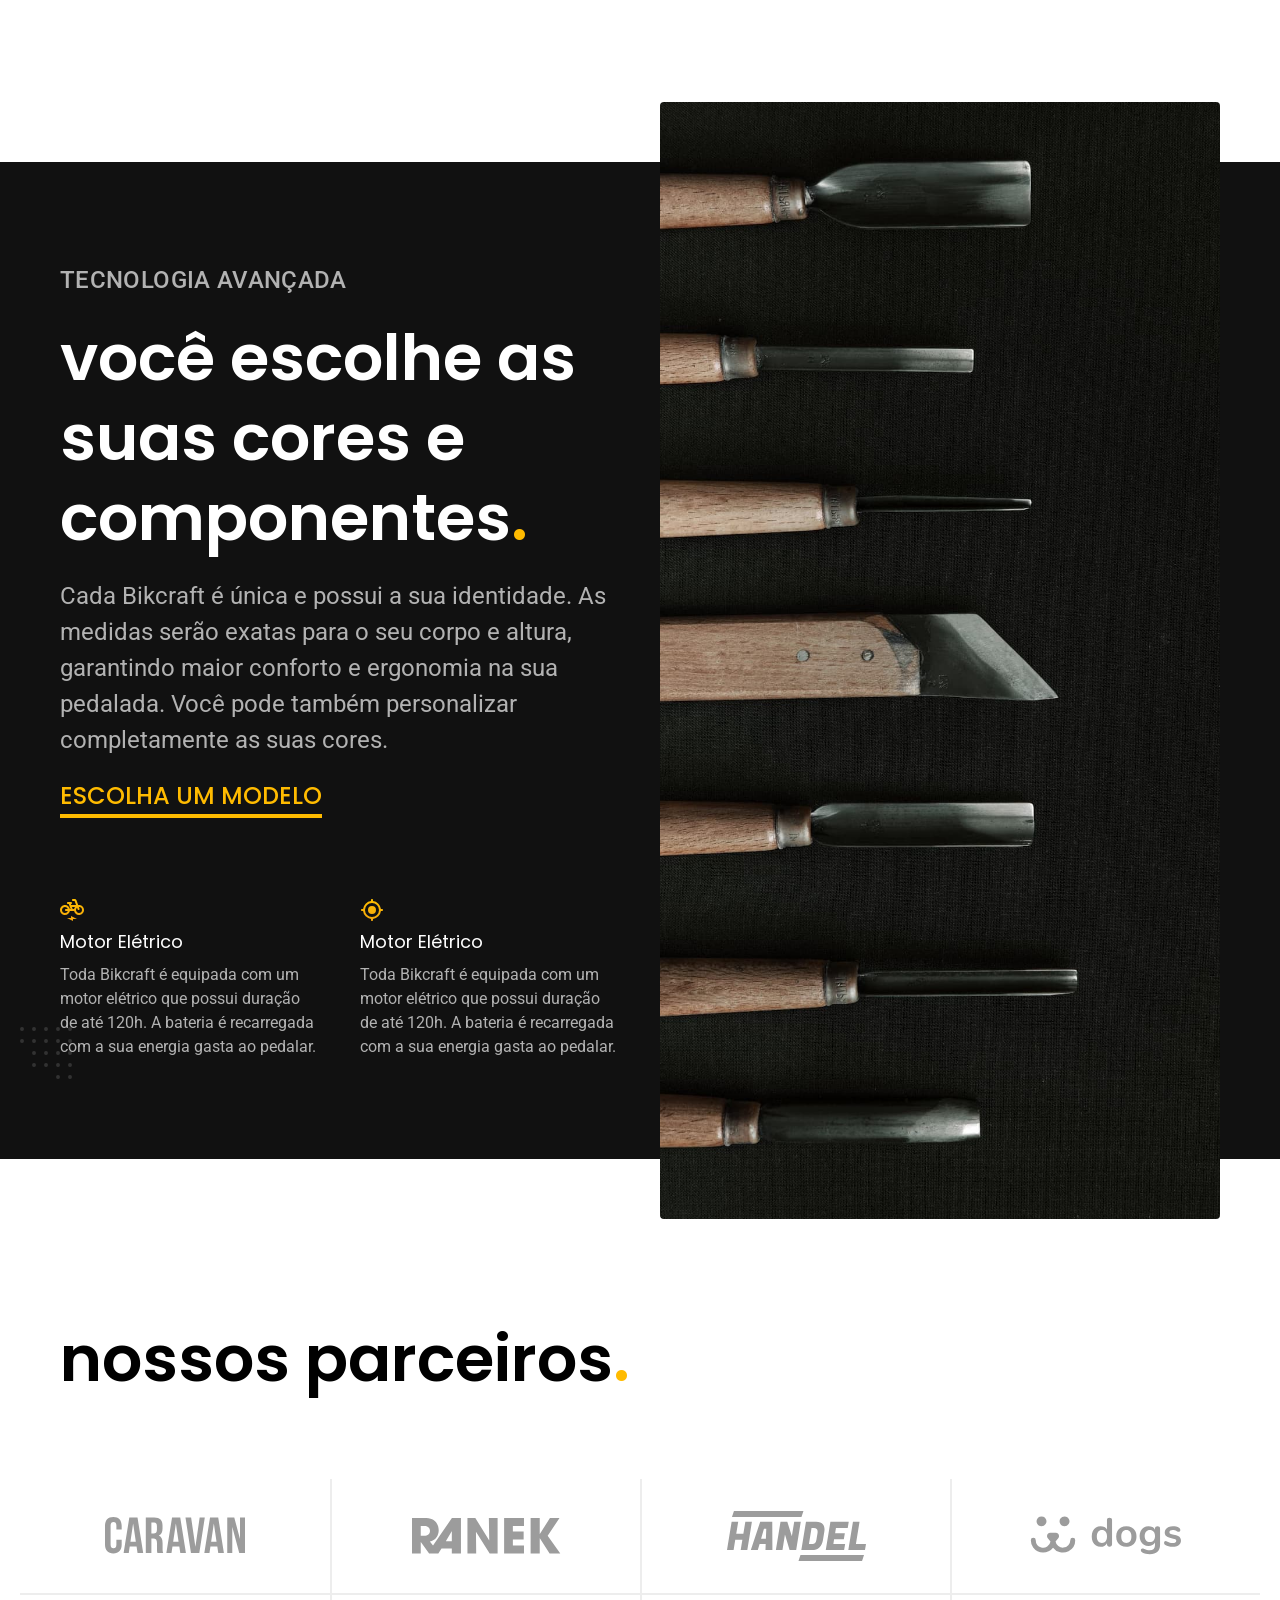
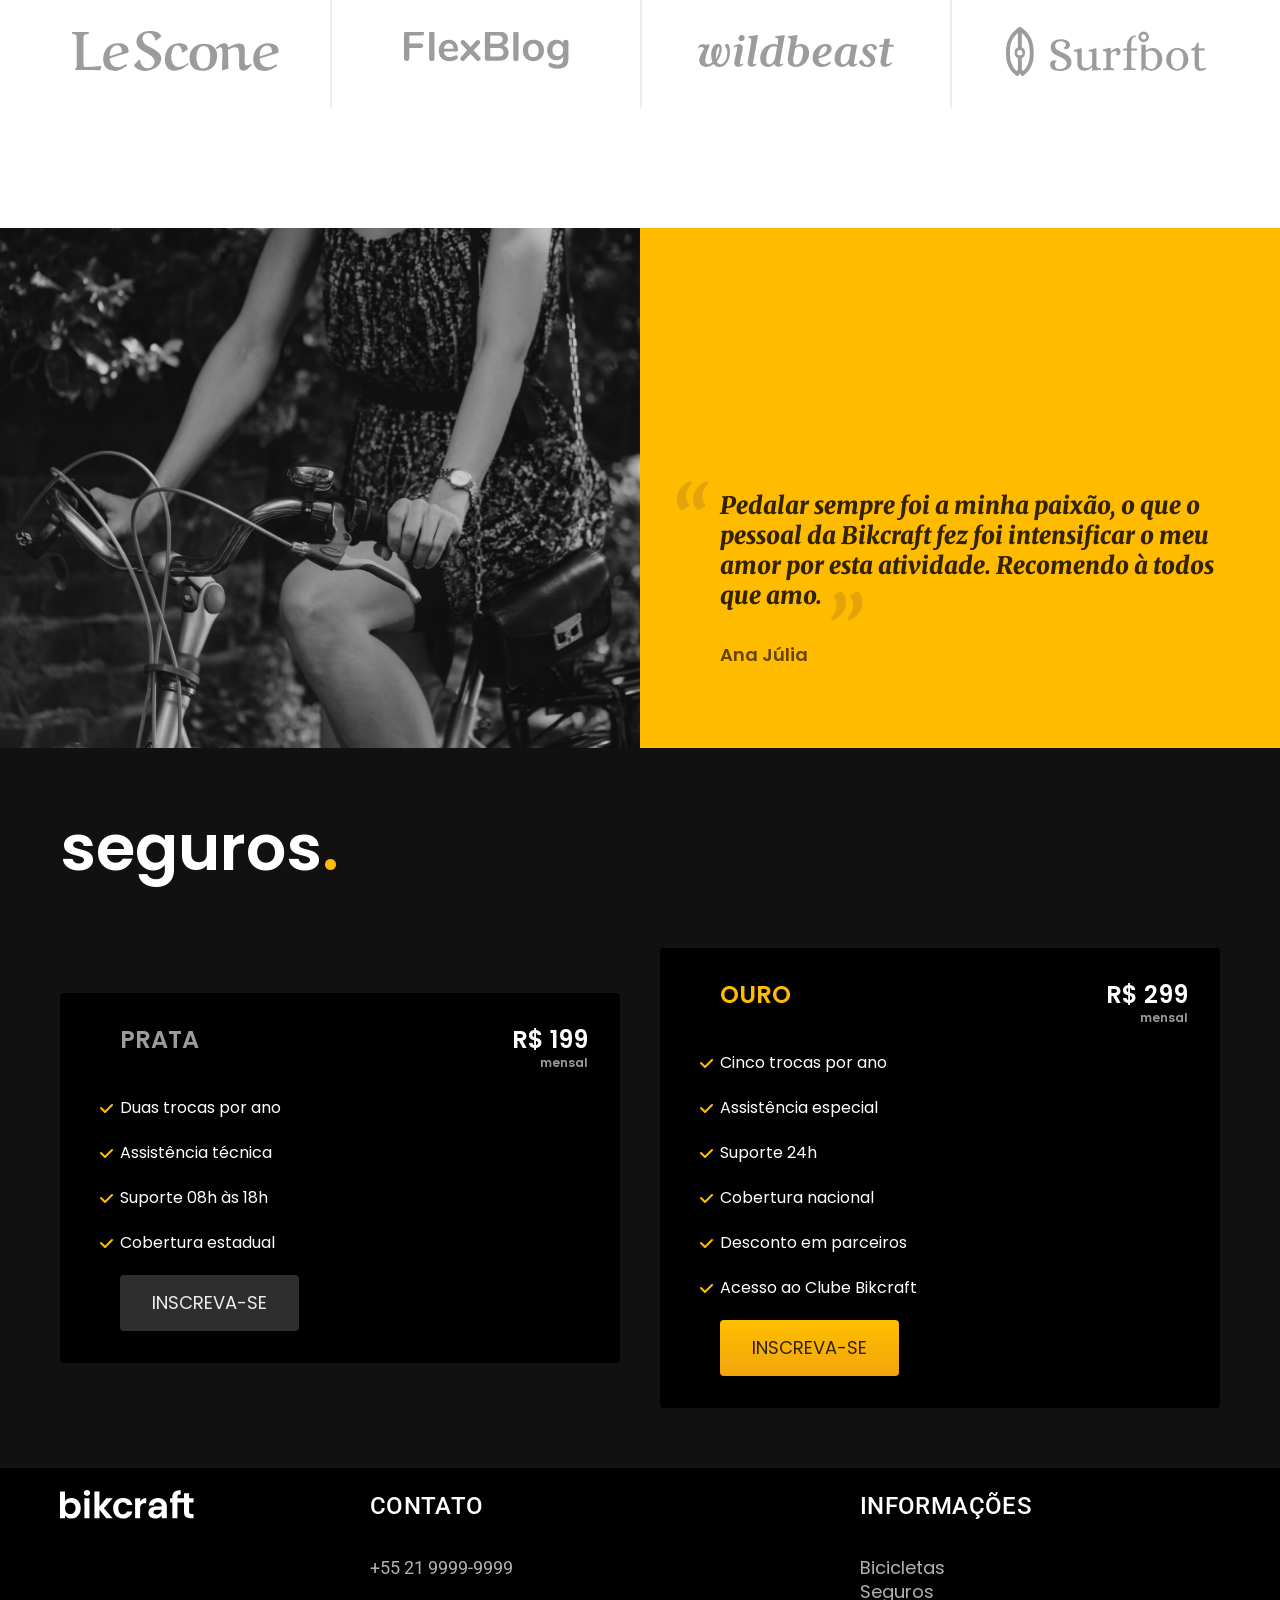
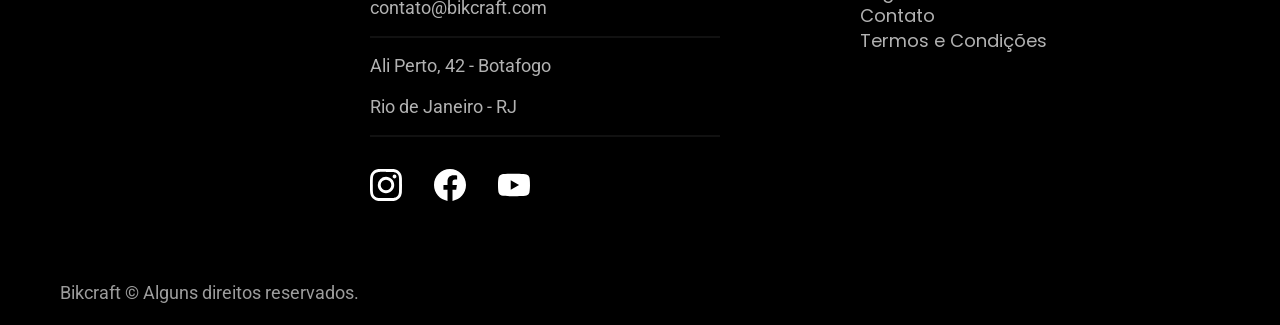
==== commit e4cf1c38: "adicionando animação" ====
--- a/index.html
+++ b/index.html
@@ -37,11 +37,11 @@
   <main class="introducao-bg">
     <div class="container introducao">
       <div class="introducao-conteudo">
-        <h1 class="introducao-titulo font-1-xxl">Bicicletas feitas sob medida<span class="cor-p1">.</span></h1>
-        <p class="introducao-texto font-2-l">Bicicletas elétricas de alta precisão e qualidade, feitas sob medida para o cliente. Explore o mundo na sua velocidade com a Bikcraft.</p>
-        <a class="botao" href="">SELECIONE A SUA</a>
-      </div>
-      <picture>
+        <h1 class="introducao-titulo font-1-xxl fadeInDown" data-anime="200">Bicicletas feitas sob medida<span class="cor-p1">.</span></h1>
+        <p class="introducao-texto font-2-l fadeInLeft" data-anime="400">Bicicletas elétricas de alta precisão e qualidade, feitas sob medida para o cliente. Explore o mundo na sua velocidade com a Bikcraft.</p>
+        <a class="botao" href="./bicicletas.html" data-anime="1500">SELECIONE A SUA</a>
+      </div>
+      <picture data-anime="900" class="fadeInRight">
         <source media="(max-width: 800px)" srcset="./img/bicicletas/nimbus.jpg">
         <img src="/img/fotos/introducao.jpg" alt="Bicicleta">
       </picture>
@@ -196,6 +196,8 @@
       <p class="copy font-2-m cor-6">Bikcraft © Alguns direitos reservados.</p>
     </div>
   </footer>
+  <script src="./js/plugins/simple-anime.js"></script>
+  <script src="./js/script.js"></script>
 </body>
 
 </html>
--- a/css/style.css
+++ b/css/style.css
@@ -1,7 +1,6 @@
 /* Global */
 @import '/css/global/global.css';
 @import '/css/utilidades/tipografia.css';
-@import '/css/utilidades/cores.css';
 
 @import '/css/global/header.css';
 @import '/css/global/footer.css';
@@ -9,6 +8,8 @@
 /* Utilidades */
 @import '/css/utilidades/componentes.css';
 @import '/css/utilidades/formulario.css';
+@import '/css/utilidades/cores.css';
+@import '/css/utilidades/animacao.css';
 
 /* Home */
 @import '/css/home/introducao.css';
--- a/css/style.css
+++ b/css/style.css
@@ -1,7 +1,6 @@
 /* Global */
 @import '/css/global/global.css';
 @import '/css/utilidades/tipografia.css';
-@import '/css/utilidades/cores.css';
 
 @import '/css/global/header.css';
 @import '/css/global/footer.css';
@@ -9,6 +8,8 @@
 /* Utilidades */
 @import '/css/utilidades/componentes.css';
 @import '/css/utilidades/formulario.css';
+@import '/css/utilidades/cores.css';
+@import '/css/utilidades/animacao.css';
 
 /* Home */
 @import '/css/home/introducao.css';
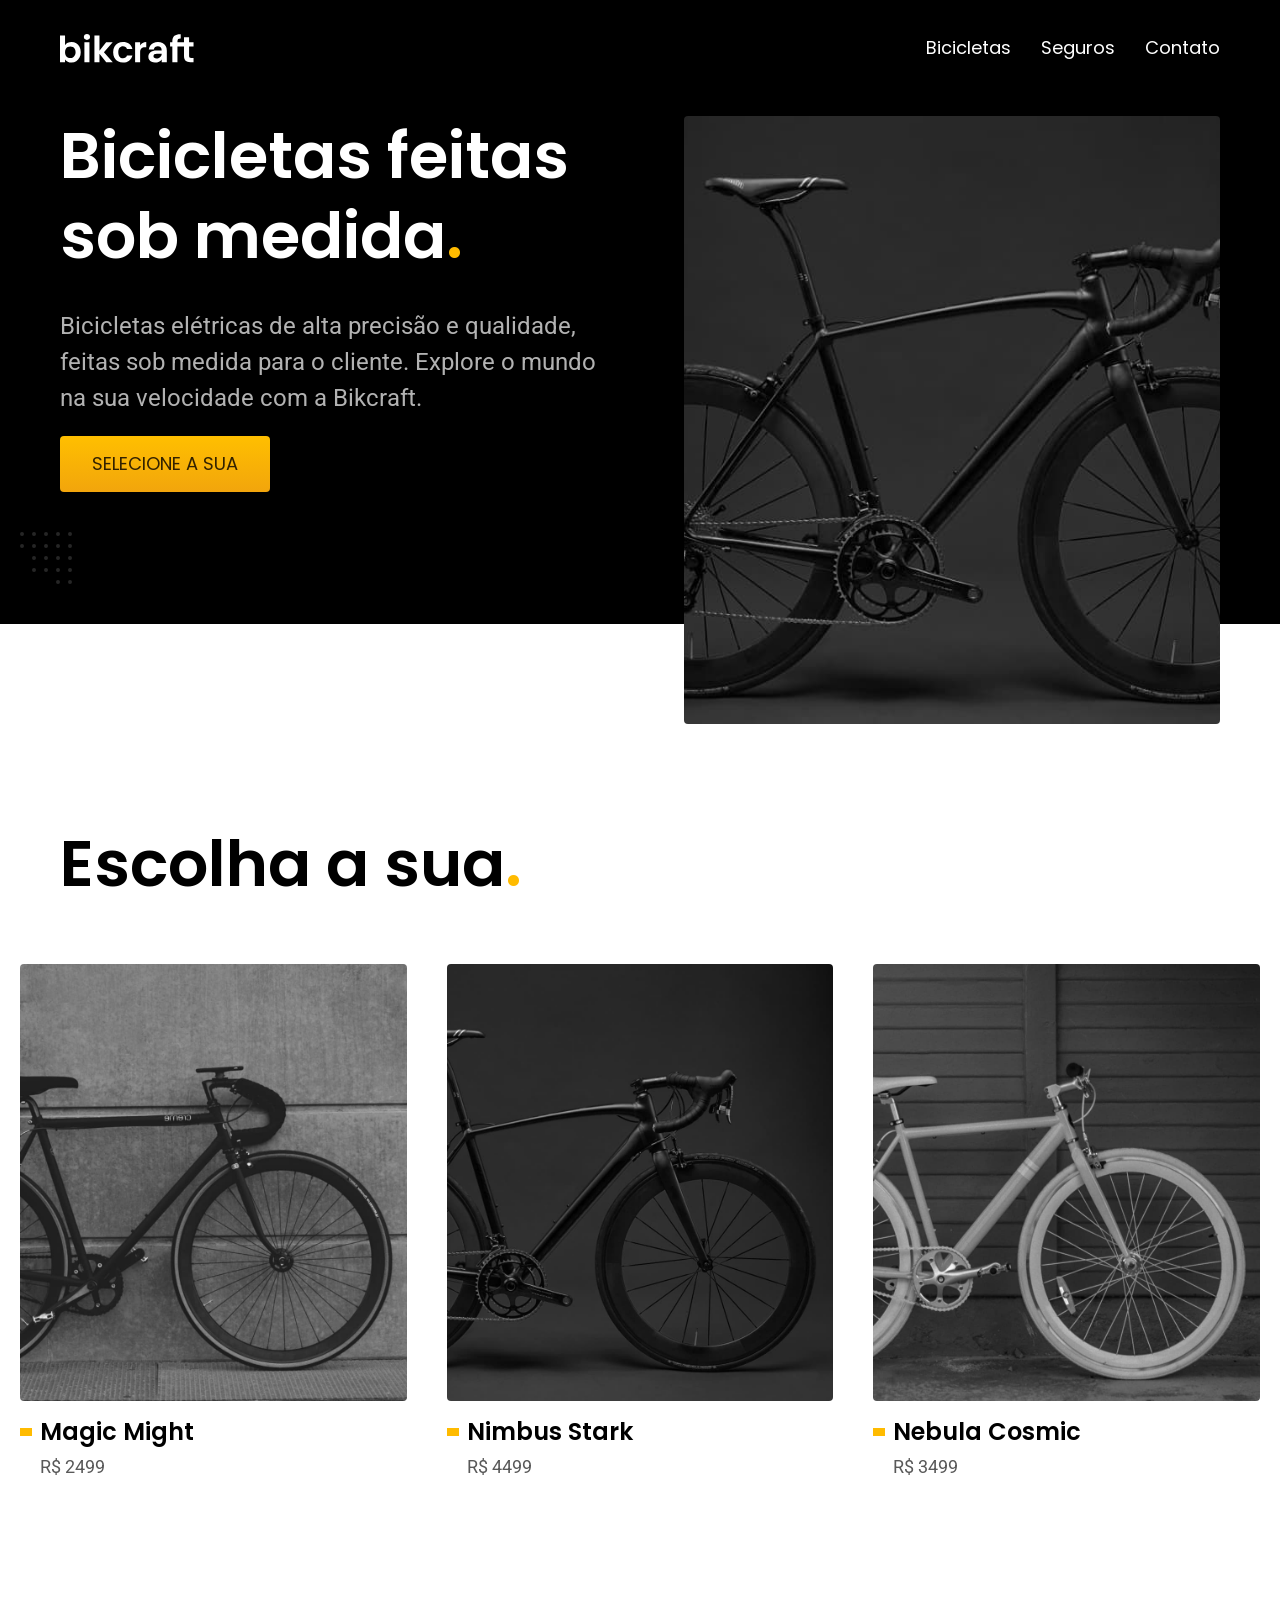
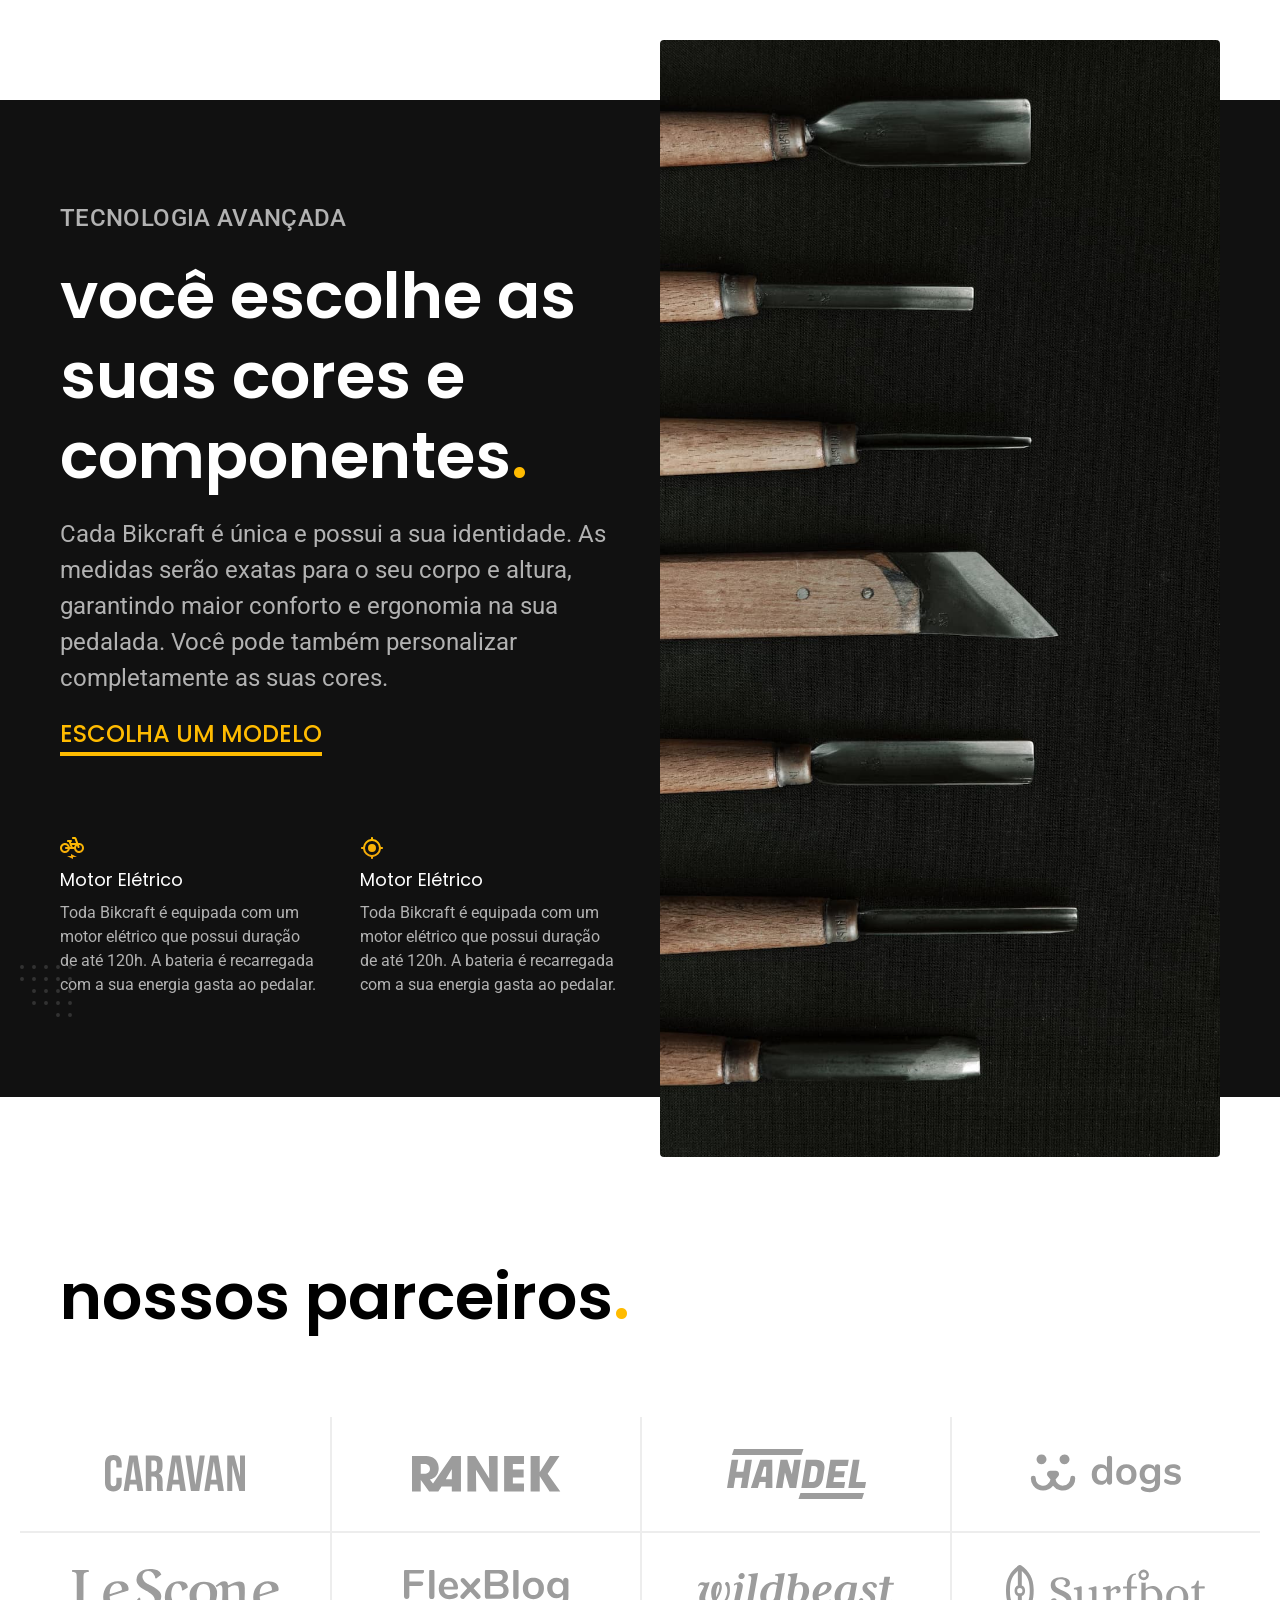
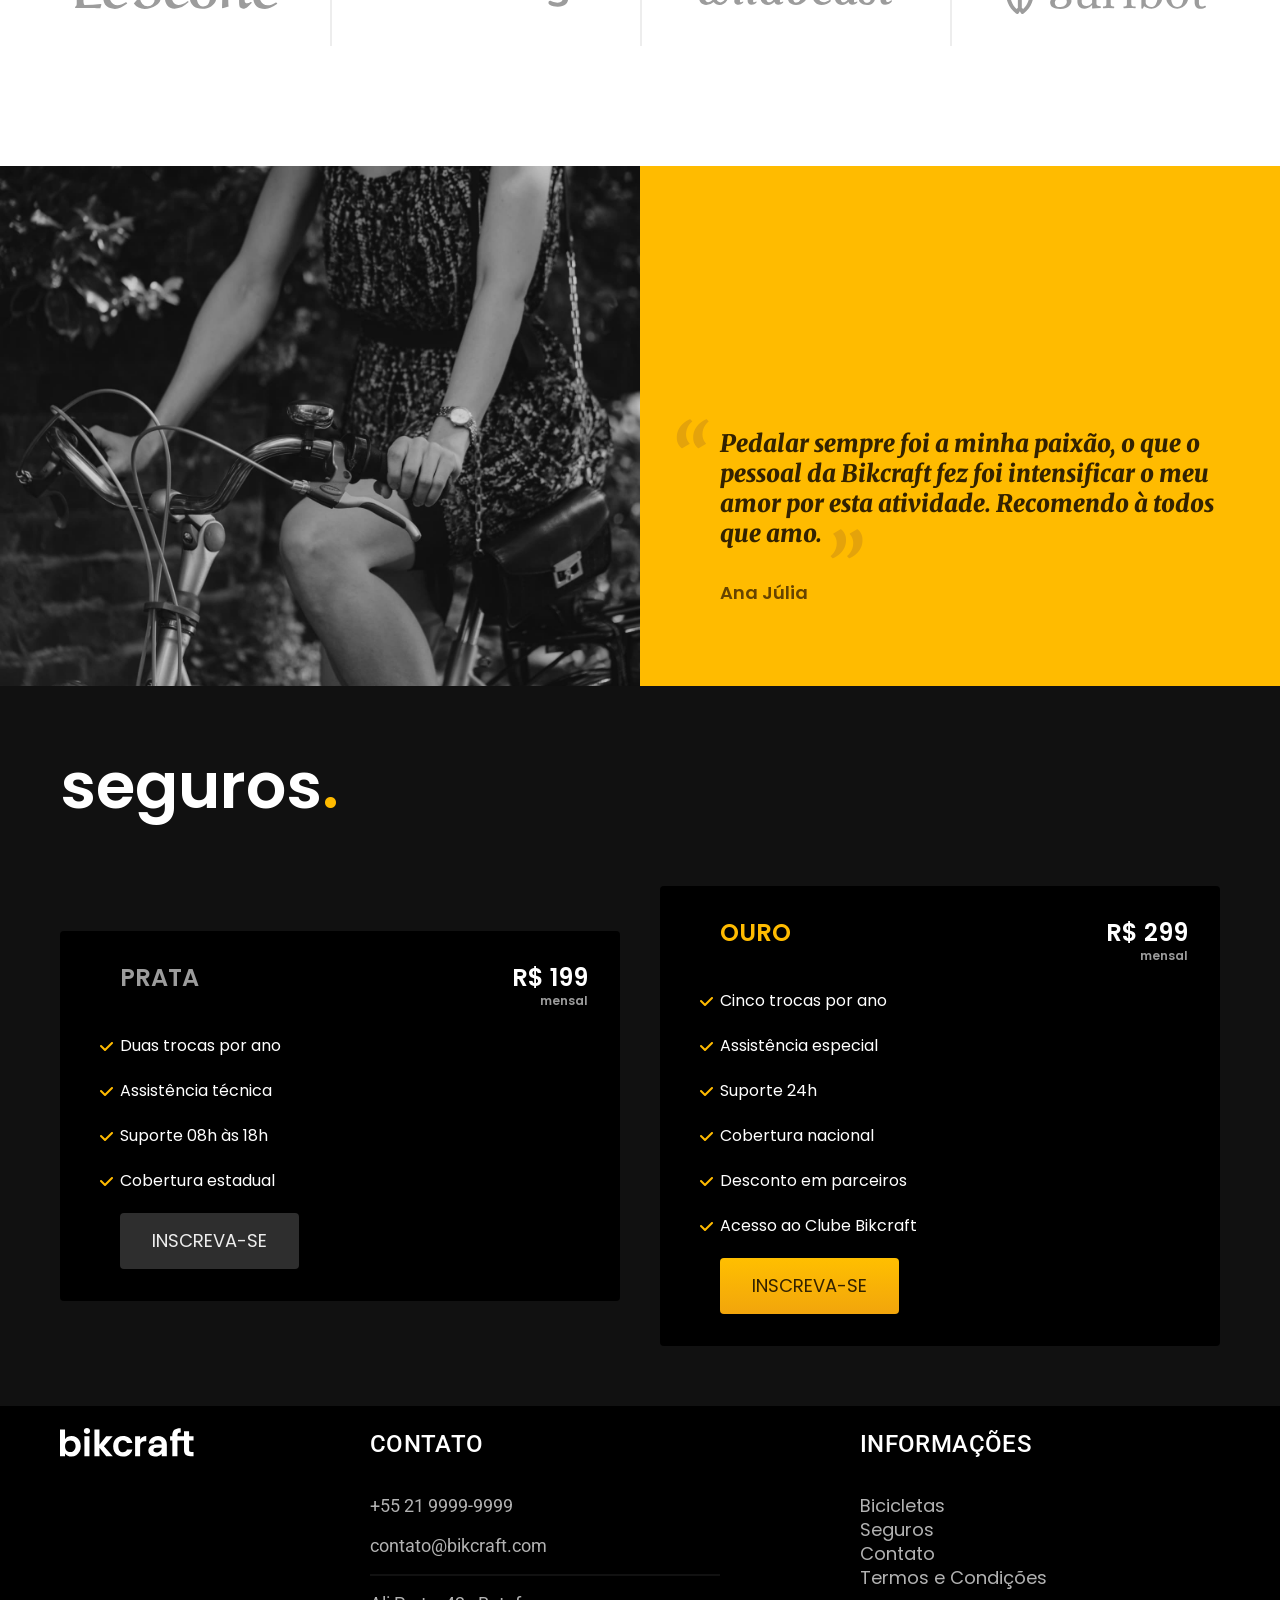
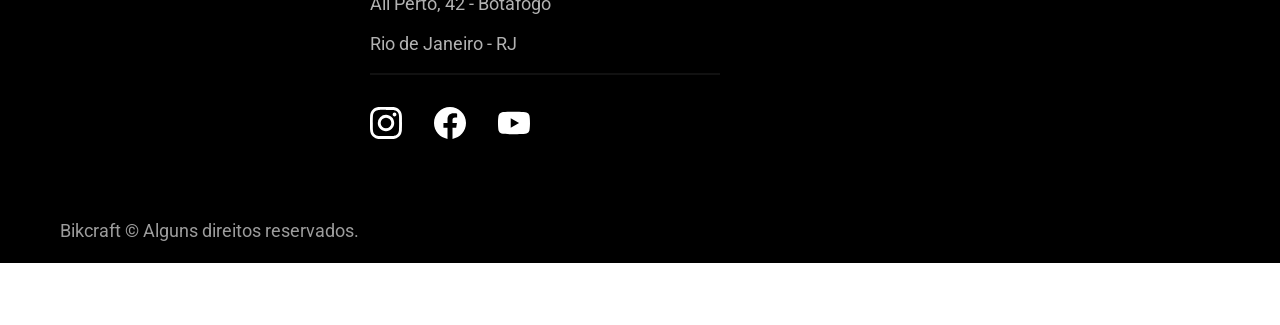
==== commit 1067612b: "otimizado para producao" ====
--- a/index.html
+++ b/index.html
@@ -9,6 +9,8 @@
   <link rel="preconnect" href="https://fonts.googleapis.com">
   <link rel="preconnect" href="https://fonts.gstatic.com" crossorigin>
 
+  <link rel="icon" href="./favicon.svg" type="image/svg+xml">
+
   <title>Bikcraft - Bicicletas Elétricas</title>
 
   <link rel="preload" href="./css/style.css" as="style">
@@ -17,6 +19,8 @@
   <link href="https://fonts.googleapis.com/css2?family=Poppins:ital,wght@0,100;0,200;0,300;0,400;0,500;0,600;0,700;0,800;0,900;1,100;1,200;1,300;1,400;1,500;1,600;1,700;1,800;1,900&display=swap" rel="stylesheet">
   <link href="https://fonts.googleapis.com/css2?family=Poppins:ital,wght@0,100;0,200;0,300;0,400;0,500;0,600;0,700;0,800;0,900;1,100;1,200;1,300;1,400;1,500;1,600;1,700;1,800;1,900&family=Roboto:ital,wght@0,100..900;1,100..900&display=swap" rel="stylesheet">
   <link href="https://fonts.googleapis.com/css2?family=Merriweather:ital,opsz,wght@0,18..144,300..900;1,18..144,300..900&display=swap" rel="stylesheet">
+
+  <script>document.documentElement.classList.add('js')</script>
 </head>
 
 <body>
